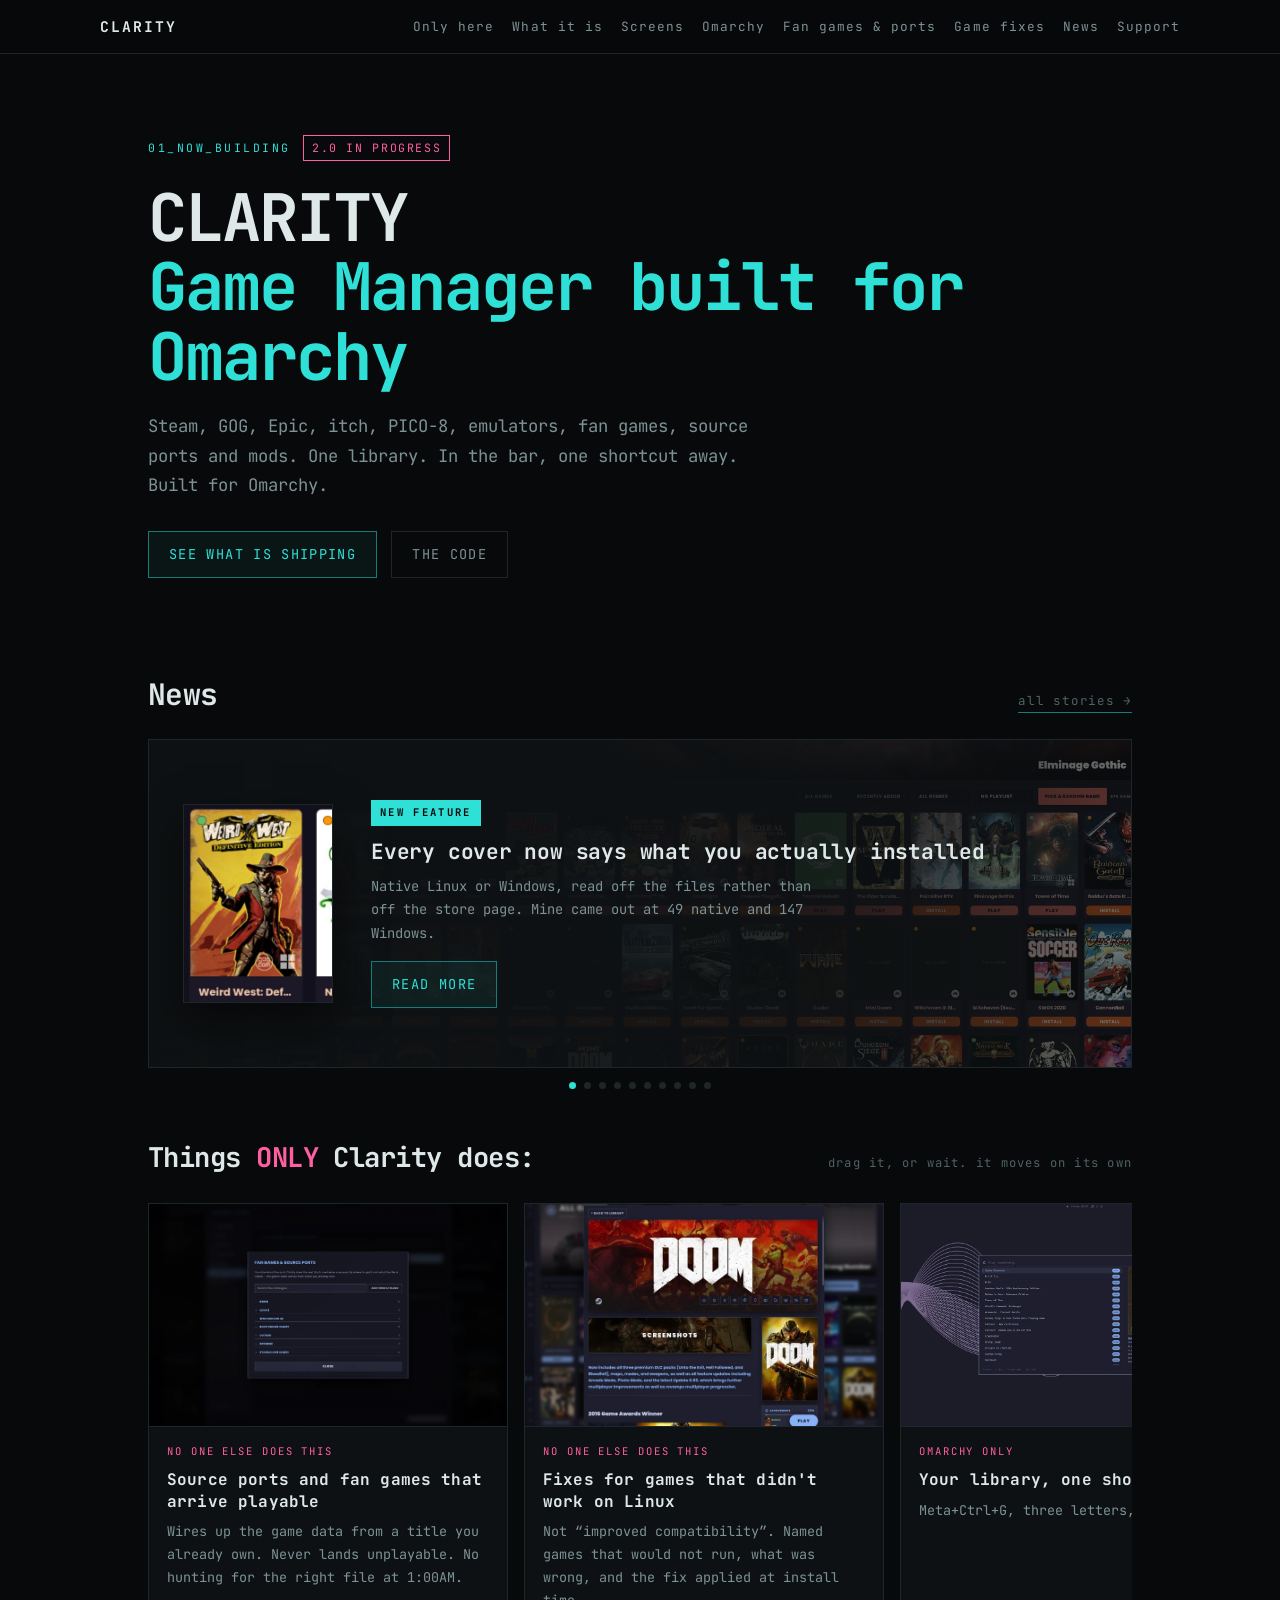
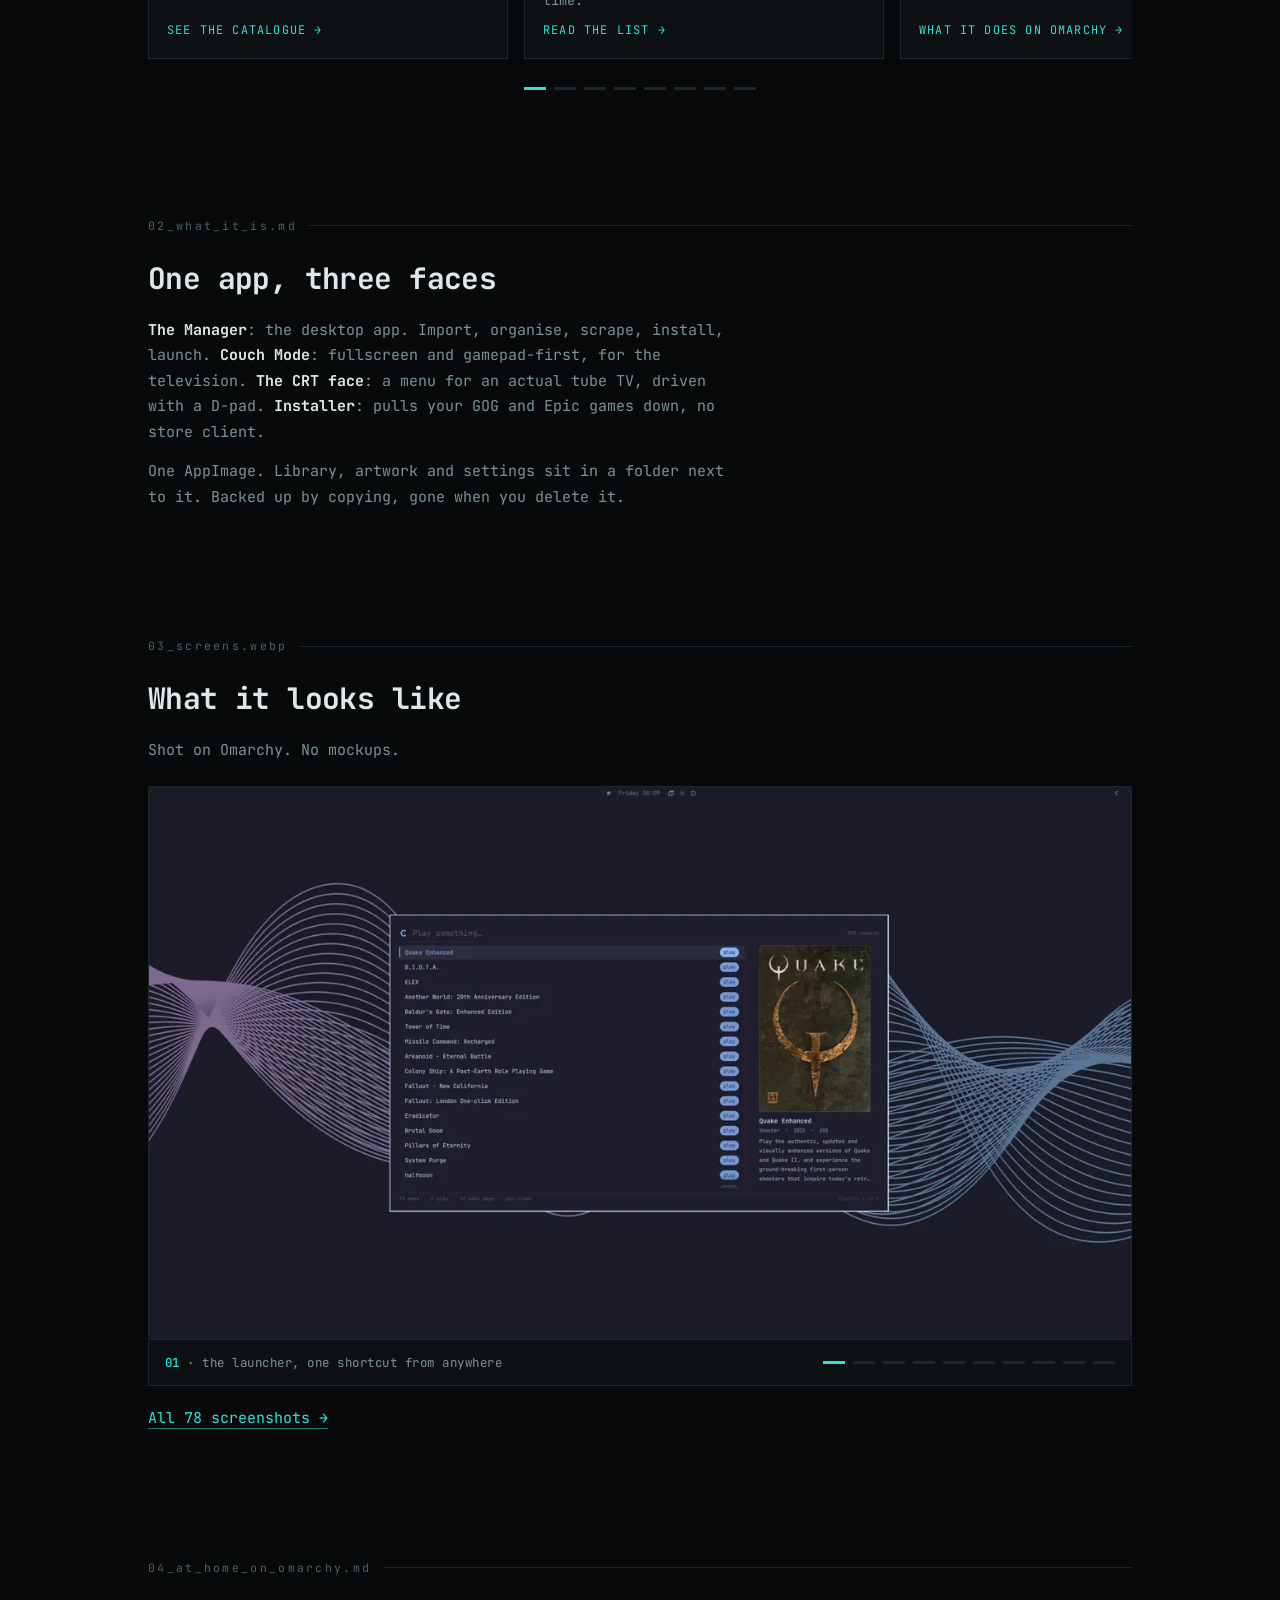
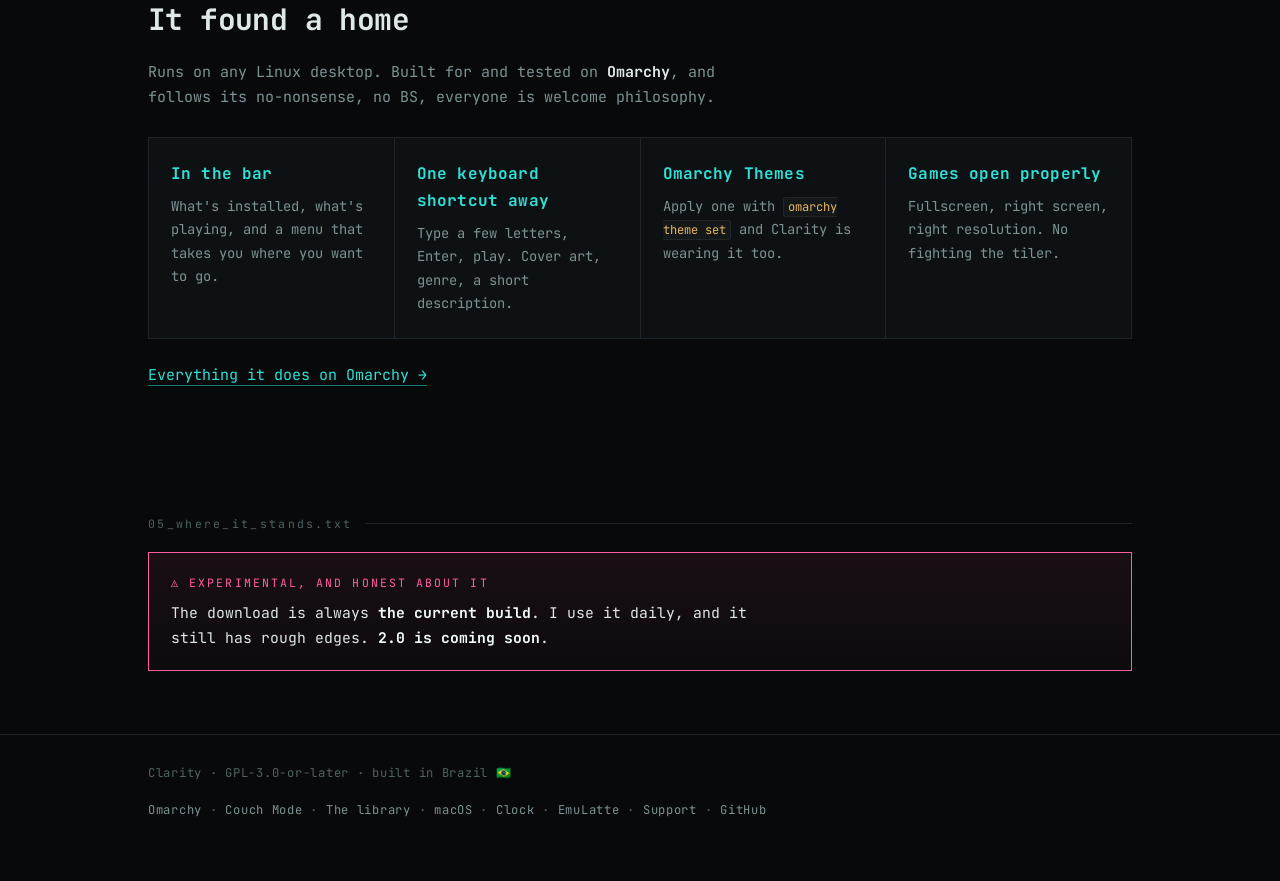
==== index.html @ 6cae0763 "News for 1.20.0: platform badge, DOOM CE, the colour bars Three posts and three rail slides. DOOM 64" ====
<!DOCTYPE html>
<html lang="en">
<head>
<meta charset="UTF-8">
<meta name="viewport" content="width=device-width, initial-scale=1.0">
<title>Clarity: every game you own, one app</title>
<meta name="description" content="Steam, GOG, Epic, itch, PICO-8, emulators, fan games, source ports and mods. One library. In the bar, one shortcut away. Built for Omarchy.">
<meta property="og:type" content="website">
<meta property="og:site_name" content="Clarity">
<meta property="og:title" content="Clarity: every game you own, one app">
<meta property="og:description" content="Every game you own, one app. Built for Omarchy. 2.0 in progress.">
<meta property="og:image" content="https://fromchaoscomesclarity.github.io/ClarityWebSite/assets/gallery/006_Omarchy_launcher_desktop.webp">
<meta property="og:url" content="https://fromchaoscomesclarity.github.io/ClarityWebSite/">
<link rel="icon" href="assets/favicon.svg" type="image/svg+xml">
<link rel="alternate icon" href="assets/favicon-32.png" sizes="32x32">
<link rel="apple-touch-icon" href="assets/apple-touch-icon.png">
<link rel="preconnect" href="https://fonts.googleapis.com">
<link rel="preconnect" href="https://fonts.gstatic.com" crossorigin>
<link href="https://fonts.googleapis.com/css2?family=JetBrains+Mono:wght@400;500;700&display=swap" rel="stylesheet">
<link rel="stylesheet" href="assets/site.css">
<style>
/* ── Hero ────────────────────────────────────────────────────────────────── */
.hero{padding:clamp(48px,9vh,110px) 0 clamp(20px,4vh,44px)}
.hero h1{margin:22px 0 0;font-size:clamp(2rem,6.2vw,4.1rem)}
.sub{max-width:62ch;color:var(--muted);margin-top:20px;font-size:clamp(.95rem,1.6vw,1.08rem)}
.cta{display:flex;gap:14px;margin-top:32px;flex-wrap:wrap}

/* ── “Things ONLY Clarity does”, the carousel ──────────────────────────────
   A horizontal track that scrolls itself. Each card is a headline and a picture;
   the detail lives on its own page, which is this site's standing rule. */
.only{padding:clamp(30px,5vh,58px) 0 clamp(40px,7vh,80px)}
.only-head{display:flex;align-items:baseline;justify-content:space-between;gap:18px;flex-wrap:wrap;margin-bottom:6px}
.only h2{margin:0;font-size:clamp(1.15rem,2.6vw,1.7rem)}
.only h2 .hot{color:var(--magenta)}
.only-hint{font-size:.76rem;letter-spacing:.1em;color:var(--dim)}
.rail{position:relative;margin-top:22px}
.track{
  display:flex;gap:16px;overflow-x:auto;scroll-behavior:smooth;
  scroll-snap-type:x mandatory;padding-bottom:14px;
  scrollbar-width:none;-ms-overflow-style:none;
}
.track::-webkit-scrollbar{display:none}
.card{
  flex:0 0 clamp(260px,30vw,360px);scroll-snap-align:start;
  border:1px solid var(--line);background:var(--surface);
  display:flex;flex-direction:column;border-bottom-width:1px;
}
.card:hover{border-color:var(--cyan-dim)}
.card .cap{aspect-ratio:16/10;overflow:hidden;background:#000;border-bottom:1px solid var(--line)}
.card .cap img{width:100%;height:100%;object-fit:cover;display:block;transition:transform .5s ease}
.card:hover .cap img{transform:scale(1.03)}
.card .txt{padding:16px 18px 18px;display:flex;flex-direction:column;gap:8px;flex:1}
.card .tagline{font-size:.66rem;letter-spacing:.18em;text-transform:uppercase;color:var(--magenta)}
.card .tagline.plain{color:var(--cyan)}
.card h3{margin:0;font-size:1rem;color:var(--ink);line-height:1.35;font-weight:700}
.card p{font-size:.84rem;color:var(--muted);margin:0;flex:1}
.card .more{font-size:.74rem;letter-spacing:.1em;color:var(--cyan);text-transform:uppercase}
a.card{border:1px solid var(--line)}
a.card:hover{border-color:var(--cyan-dim)}
.raildots{display:flex;gap:8px;margin-top:14px;justify-content:center;flex-wrap:wrap}
.rdot{width:22px;height:3px;background:var(--line);border:0;padding:0;cursor:pointer}
.rdot[aria-current="true"]{background:var(--cyan)}
.rdot:focus-visible{outline:2px solid var(--cyan);outline-offset:3px}

/* ── Slideshow ───────────────────────────────────────────────────────────── */
.shots{border:1px solid var(--line);background:var(--surface)}
.stage{position:relative;aspect-ratio:16/9;overflow:hidden;background:#000}
.stage img{position:absolute;inset:0;width:100%;height:100%;object-fit:cover;opacity:0;transition:opacity .6s ease}
.stage img.on{opacity:1}
.shotbar{display:flex;align-items:center;justify-content:space-between;gap:16px;padding:12px 16px;border-top:1px solid var(--line);flex-wrap:wrap}
.caption{font-size:.78rem;color:var(--muted);letter-spacing:.04em}
.caption b,.caption strong{color:var(--cyan);font-weight:500}
/* All ten captions live in the markup so copy-extract.py can reach them; only the
   current one shows. They used to sit in a JavaScript array, where the extractor
   could not see them, and they drifted out of step with the rest of the site. */
.caption .shotcap{display:none}
.caption .shotcap.on{display:inline}
.dots{display:flex;gap:8px;flex-wrap:wrap}
.dot{width:22px;height:3px;background:var(--line);border:0;padding:0;cursor:pointer}
.dot[aria-current="true"]{background:var(--cyan)}
.dot:focus-visible{outline:2px solid var(--cyan);outline-offset:3px}
</style>
</head>
<body>

<header class="top">
  <div class="wrap topin">
    <a class="brand" href="index.html">clarity</a>
    <nav class="links">
      <a href="#only">Only here</a>
      <a href="#what">What it is</a>
      <a href="#shots">Screens</a>
      <a href="#omarchy">Omarchy</a>
      <a href="ports.html">Fan games &amp; ports</a>
      <a href="fixes.html">Game fixes</a>
      <a href="news.html">News</a>
      <a href="support.html">Support</a>
    </nav>
  </div>
</header>

<div class="wrap">

  <div class="hero">
    <div class="eyebrow">
      <span>01_now_building</span>
      <span class="tag">2.0 in progress</span>
    </div>
    <h1>CLARITY<br><span class="em"> Game Manager built for Omarchy</span></h1>
    <p class="sub">Steam, GOG, Epic, itch, PICO-8, emulators, fan games, source ports and mods. One library. In the bar, one shortcut away. Built for Omarchy.</p>
    <div class="cta">
      <a class="btn" href="https://github.com/FromChaosComesClarity/Clarity/releases">See what is shipping</a>
      <a class="btn ghost" href="https://github.com/FromChaosComesClarity/Clarity">The code</a>
    </div>
  </div>

  <!-- ── News ──────────────────────────────────────────────────────────────
       One slide today. The rail is a carousel already: add another <article
       class="slide"> and it scrolls, newest first, with the dots appearing on
       their own. The backdrop is a real <img class="slide-shot">, not a CSS
       background, so its path resolves from this page like every other image
       here. -->
  <div class="news" id="news">
    <div class="news-head">
      <h2>News</h2>
      <a class="news-all" href="news.html">all stories &rarr;</a>
    </div>

    <div class="news-rail" id="newsrail">
      <div class="news-track">

        <article class="slide">
          <img class="slide-shot" src="assets/news/platform-badge-hero.webp" alt="" aria-hidden="true" loading="lazy" decoding="async">
          <div class="slide-art">
            <img src="assets/news/platform-badge-cover.webp" alt="A game cover carrying its platform mark" width="330" height="440" loading="lazy" decoding="async">
          </div>
          <div class="slide-body">
            <div class="slide-tag">New feature</div>
            <h3>Every cover now says what you actually installed</h3>
            <p>Native Linux or Windows, read off the files rather than off the store page. Mine came out at 49 native and 147 Windows.</p>
            <a class="btn" href="news.html#platform-badge">Read more</a>
          </div>
        </article>

        <article class="slide">
          <img class="slide-shot" src="assets/news/doom-ce-fixed-hero.webp" alt="" aria-hidden="true" loading="lazy" decoding="async">
          <div class="slide-art">
            <img src="assets/news/doom-ce-cover.webp" alt="DOOM CE cover art" width="330" height="440" loading="lazy" decoding="async">
          </div>
          <div class="slide-body">
            <div class="slide-tag">Fixed</div>
            <h3>DOOM CE was broken because I had filed it wrong</h3>
            <p>It is not a mod, it is a port with its own engine. That, and the wrong copy of doom2.wad. Doom 64 CE is in now too.</p>
            <a class="btn" href="news.html#doom64-ce">Read more</a>
          </div>
        </article>

        <article class="slide">
          <img class="slide-shot" src="assets/news/colourbars-hero.webp" alt="" aria-hidden="true" loading="lazy" decoding="async">
          <div class="slide-art">
            <img src="assets/news/colourbars-cover.webp" alt="A television test card where a game intro should be" width="330" height="440" loading="lazy" decoding="async">
          </div>
          <div class="slide-body">
            <div class="slide-tag">Fixed</div>
            <h3>The colour bars were my fault, not the games&rsquo;</h3>
            <p>A test card and static instead of the intro. Not the codec: Clarity was handing games a Proton build with no video libraries in it.</p>
            <a class="btn" href="news.html#colour-bars">Read more</a>
          </div>
        </article>

        <article class="slide">
          <img class="slide-shot" src="assets/news/roadrash-hero.webp" alt="" aria-hidden="true" loading="lazy" decoding="async">
          <div class="slide-art">
            <img src="assets/news/roadrash-cover.webp" alt="Road Rash cover art" width="330" height="440" loading="lazy" decoding="async">
          </div>
          <div class="slide-body">
            <div class="slide-tag">New recipe</div>
            <h3>Road Rash broke four times in a row, and each one hid the next</h3>
            <p>A missing file, a screen that would not go to 640x480, no CD-ROM drive, and a note the installer never wrote. Install it from your own disc and all four are dealt with when you press play.</p>
            <a class="btn" href="news.html#roadrash">Read more</a>
          </div>
        </article>

        <article class="slide">
          <img class="slide-shot" src="assets/news/doom-ce-hero.webp" alt="" aria-hidden="true" loading="lazy" decoding="async">
          <div class="slide-art">
            <img src="assets/news/doom-ce-cover.webp" alt="DOOM CE cover art" width="330" height="440" loading="lazy" decoding="async">
          </div>
          <div class="slide-body">
            <div class="slide-tag">New port</div>
            <h3>PSX Doom, the way it looked on the console</h3>
            <p>The coloured lighting, the darker palette and Aubrey Hodges&rsquo; soundtrack, rebuilt on modern GZDoom. It brings its own engine, and it wants doom2.wad, so you need a copy of Doom II.</p>
            <a class="btn" href="news.html#doom-ce">Read more</a>
          </div>
        </article>

        <article class="slide">
          <img class="slide-shot" src="assets/news/crt-face-hero.webp" alt="" aria-hidden="true" loading="lazy" decoding="async">
          <div class="slide-art">
            <img src="assets/news/crt-face-cover.webp" alt="Clarity&rsquo;s CRT face on a Philips CRT television" width="330" height="440" loading="lazy" decoding="async">
          </div>
          <div class="slide-body">
            <div class="slide-tag">New face</div>
            <h3>Clarity now runs on a television older than most of my games</h3>
            <p>Couch Mode is built around cover art, and a tube TV has nowhere to put any. So there is another face: a menu you drive with a D-pad, that installs, scrapes and plays without you leaving the sofa.</p>
            <a class="btn" href="news.html#crt-face">Read more</a>
          </div>
        </article>

        <article class="slide">
          <img class="slide-shot" src="assets/news/witcher1-hero.webp" alt="" aria-hidden="true" loading="lazy" decoding="async">
          <div class="slide-art">
            <img src="assets/news/witcher1-cover.webp" alt="The Witcher: Enhanced Edition cover art" width="330" height="440" loading="lazy" decoding="async">
          </div>
          <div class="slide-body">
            <div class="slide-tag">New recipe</div>
            <h3>The Witcher did nothing at all when I pressed play</h3>
            <p>No window, no error, not even a log. GOG&rsquo;s installer writes down where it put the game, and on Linux that step never happens, so the game decided it was not installed. Clarity writes it now.</p>
            <a class="btn" href="news.html#witcher1">Read more</a>
          </div>
        </article>

        <article class="slide">
          <img class="slide-shot" src="assets/news/doom-soundtracks-hero.webp" alt="" aria-hidden="true" loading="lazy" decoding="async">
          <div class="slide-art">
            <img src="assets/news/doom-soundtracks-cover.webp" alt="DOOM + DOOM II cover art" width="330" height="440" loading="lazy" decoding="async">
          </div>
          <div class="slide-body">
            <div class="slide-tag">New feature</div>
            <h3>Doom mods, with the soundtrack you already own</h3>
            <p>Brutal Doom on IDKFA, chosen when you press play. Nothing is downloaded: the music comes out of the DOOM + DOOM II re-release on your own disk, matched by what the songs are rather than what they are called.</p>
            <a class="btn" href="news.html#doom-soundtracks">Read more</a>
          </div>
        </article>

        <article class="slide">
          <img class="slide-shot" src="assets/news/arcanum-hero.webp" alt="" aria-hidden="true" loading="lazy" decoding="async">
          <div class="slide-art">
            <img src="assets/news/arcanum-cover.webp" alt="Arcanum: Of Steamworks and Magick Obscura cover art" width="330" height="440" loading="lazy" decoding="async">
          </div>
          <div class="slide-body">
            <div class="slide-tag">New recipe</div>
            <h3>Arcanum would not open at all, and the thing meant to fix it was why</h3>
            <p>GOG includes a helper file that keeps the game running on Windows. On Linux it is what stopped Arcanum from opening at all. Clarity now leaves it out for this one game, and it starts.</p>
            <a class="btn" href="news.html#arcanum">Read more</a>
          </div>
        </article>

        <article class="slide">
          <img class="slide-shot" src="assets/news/fallout-london-hero.webp" alt="" aria-hidden="true" loading="lazy" decoding="async">
          <div class="slide-art">
            <img src="assets/news/fallout-london-cover.webp" alt="Fallout: London cover art" width="330" height="440" loading="lazy" decoding="async">
          </div>
          <div class="slide-body">
            <div class="slide-tag">New recipe</div>
            <h3>GOG&rsquo;s Fallout: London 1-click install crash at launch has been fixed!</h3>
            <p>It installed perfectly and then played its music over a black screen. GOG&rsquo;s installer has finishing steps, and nothing on Linux performed them. Now done at launch, repairing the install you already have.</p>
            <a class="btn" href="news.html#fallout-london">Read more</a>
          </div>
        </article>

      </div>
    </div>

    <div class="news-dots" id="newsdots"></div>
  </div>


  <!-- ── Things ONLY Clarity does ─────────────────────────────────────────── -->
  <div class="only" id="only">
    <div class="only-head">
      <h2>Things <span class="hot">ONLY</span> Clarity does:</h2>
      <span class="only-hint">drag it, or wait. it moves on its own</span>
    </div>

    <div class="rail">
      <div class="track" id="track">

        <a class="card" href="ports.html">
          <div class="cap"><img src="assets/gallery/039_source_ports_catalogue.webp" alt="The source ports catalogue, grouped by the game it needs." loading="lazy" width="1600" height="1088"></div>
          <div class="txt">
            <div class="tagline">no one else does this</div>
            <h3>Source ports and fan games that arrive playable</h3>
            <p>Wires up the game data from a title you already own. Never lands unplayable. No hunting for the right file at 1:00AM.</p>
            <span class="more">See the catalogue →</span>
          </div>
        </a>

        <a class="card" href="fixes.html">
          <div class="cap"><img src="assets/gallery/009_gamepage_doom.webp" alt="A game page: key art, screenshots, description, and one play button." loading="lazy" width="1600" height="1088"></div>
          <div class="txt">
            <div class="tagline">no one else does this</div>
            <h3>Fixes for games that didn't work on Linux</h3>
            <p>Not “improved compatibility”. Named games that would not run, what was wrong, and the fix applied at install time.</p>
            <span class="more">Read the list →</span>
          </div>
        </a>

        <a class="card" href="omarchy.html">
          <div class="cap"><img src="assets/gallery/006_Omarchy_launcher_desktop.webp" alt="The launcher overlay open over the desktop, one keyboard shortcut away." loading="lazy" width="1600" height="671"></div>
          <div class="txt">
            <div class="tagline">omarchy only</div>
            <h3>Your library, one shortcut away</h3>
            <p>Meta+Ctrl+G, three letters, Enter, play.</p>
            <span class="more">What it does on Omarchy →</span>
          </div>
        </a>

        <a class="card" href="omarchy.html#theme">
          <div class="cap"><img src="assets/gallery/028_theme_picker_Omarchy.webp" alt="The theme picker, with Your Desktop at the top holding your Omarchy colours." loading="lazy" width="1600" height="1088"></div>
          <div class="txt">
            <div class="tagline">omarchy only</div>
            <h3>It wears the theme you already chose</h3>
            <p>Apply an Omarchy theme and Clarity wears it too. The same colours, not a lookalike.</p>
            <span class="more">How the bridge works →</span>
          </div>
        </a>

        <a class="card" href="couch.html">
          <div class="cap"><img src="assets/gallery/052_couch_gamepage_doom.webp" alt="Another one, because DOOM deserves the whole screen." loading="lazy" width="1600" height="901"></div>
          <div class="txt">
            <div class="tagline">no one else does this</div>
            <h3>The same library, on the big screen</h3>
            <p>For a television and a controller: artwork, trailers, a jukebox with a real spectrum. No keyboard.</p>
            <span class="more">Meet Couch Mode →</span>
          </div>
        </a>

        <a class="card" href="library.html">
          <div class="cap"><img src="assets/gallery/016_manuals_manager.webp" alt="The manuals a GOG game shipped with, ready to read or download." loading="lazy" width="1600" height="1088"></div>
          <div class="txt">
            <div class="tagline">no one else does this</div>
            <h3>Manuals, achievements and saves, in the app</h3>
            <p>GOG manuals in their own window. Achievements from two stores in one list. Saves backed up and restored on the page.</p>
            <span class="more">What a game page holds →</span>
          </div>
        </a>

        <a class="card" href="library.html#stores">
          <div class="cap"><img src="assets/gallery/008_library_all_games.webp" alt="The library grid: every game you own, with a button under each one." loading="lazy" width="1600" height="1088"></div>
          <div class="txt">
            <div class="tagline">no one else does this</div>
            <h3>Six kinds of game, one shelf</h3>
            <p>Steam, GOG, Epic, itch, Flatpak, PICO-8 carts and ROMs. Sorted, filtered and searched as one library, not six.</p>
            <span class="more">How importing works →</span>
          </div>
        </a>

        <a class="card" href="library.html#portable">
          <div class="cap"><img src="assets/gallery/011_achievements_doom.webp" alt="Achievements, read straight from the game." loading="lazy" width="1600" height="1088"></div>
          <div class="txt">
            <div class="tagline">no one else does this</div>
            <h3>Your library is a folder you can carry</h3>
            <p>Everything lives beside the AppImage. Copy the folder and your covers, playlists, saves and settings come too. No account, no cloud, nobody's server.</p>
            <span class="more">Where your data lives →</span>
          </div>
        </a>

      </div>
      <div class="raildots" id="raildots"></div>
    </div>
  </div>

  <section id="what">
    <div class="label">02_what_it_is.md</div>
    <h2>One app, three faces</h2>
    <p class="body"><strong>The Manager</strong>: the desktop app. Import, organise, scrape, install, launch. <strong>Couch Mode</strong>: fullscreen and gamepad-first, for the television. <strong>The CRT face</strong>: a menu for an actual tube TV, driven with a D-pad. <strong>Installer</strong>: pulls your GOG and Epic games down, no store client.</p>
    <p class="body">One AppImage. Library, artwork and settings sit in a folder next to it. Backed up by copying, gone when you delete it.</p>
  </section>

  <section id="shots">
    <div class="label">03_screens.webp</div>
    <h2>What it looks like</h2>
    <p class="body" style="margin-bottom:22px">Shot on Omarchy. No mockups.</p>

    <div class="shots">
      <div class="stage" id="stage">
        <img class="on" src="assets/gallery/006_Omarchy_launcher_desktop.webp" alt="The launcher overlay open over the desktop, one keyboard shortcut away." width="1600" height="671">
        <img src="assets/gallery/008_library_all_games.webp" alt="The library grid: every game you own, with a button under each one." width="1600" height="1088">
        <img src="assets/gallery/009_gamepage_doom.webp" alt="A game page: key art, screenshots, description, and one play button." width="1600" height="1088">
        <img src="assets/gallery/039_source_ports_catalogue.webp" alt="The source ports catalogue, grouped by the game it needs." width="1600" height="1088">
        <img src="assets/gallery/028_theme_picker_Omarchy.webp" alt="The theme picker, with Your Desktop at the top holding your Omarchy colours." width="1600" height="1088">
        <img src="assets/gallery/011_achievements_doom.webp" alt="Achievements, read straight from the game." width="1600" height="1088">
        <img src="assets/gallery/016_manuals_manager.webp" alt="The manuals a GOG game shipped with, ready to read or download." width="1600" height="1088">
        <img src="assets/gallery/045_couch_home.webp" alt="The Couch home screen: your numbers, today&#x27;s pick, and what you just imported." width="1600" height="669">
        <img src="assets/gallery/052_couch_gamepage_doom.webp" alt="Another one, because DOOM deserves the whole screen." width="1600" height="901">
        <img src="assets/gallery/059_couch_categories_gog_zoom.webp" alt="Browsing by store, in a card flow you steer with a stick." width="1600" height="882">
      </div>
      <div class="shotbar">
        <div class="caption" id="caption">
          <span class="shotcap on"><strong>01</strong> · the launcher, one shortcut from anywhere</span>
          <span class="shotcap"><strong>02</strong> · the library on the desktop</span>
          <span class="shotcap"><strong>03</strong> · a game page, everything in one place</span>
          <span class="shotcap"><strong>04</strong> · source ports and fan games, from your own file</span>
          <span class="shotcap"><strong>05</strong> · the theme picker, wearing your desktop’s colours</span>
          <span class="shotcap"><strong>06</strong> · achievements from two stores in one list</span>
          <span class="shotcap"><strong>07</strong> · your GOG game's manuals</span>
          <span class="shotcap"><strong>08</strong> · Couch Mode’s home screen</span>
          <span class="shotcap"><strong>09</strong> · a game page for a television</span>
          <span class="shotcap"><strong>10</strong> · browsing covers in Couch Mode</span>
        </div>
        <div class="dots" id="dots"></div>
      </div>
    </div>
    <p class="body" style="margin-top:20px"><a href="gallery.html">All 78 screenshots →</a></p>
  </section>

  <section id="omarchy">
    <div class="label">04_at_home_on_omarchy.md</div>
    <h2>It found a home</h2>
    <p class="body">Runs on any Linux desktop. Built for and tested on <strong>Omarchy</strong>, and follows its no-nonsense, no BS, everyone is welcome philosophy.</p>

    <div class="grid" style="margin-top:26px">
      <div class="cell">
        <h3>In the bar</h3>
        <p>What's installed, what's playing, and a menu that takes you where you want to go.</p>
      </div>
      <div class="cell">
        <h3>One keyboard shortcut away</h3>
        <p>Type a few letters, Enter, play. Cover art, genre, a short description.</p>
      </div>
      <div class="cell">
        <h3>Omarchy Themes</h3>
        <p>Apply one with <code>omarchy theme set</code> and Clarity is wearing it too.</p>
      </div>
      <div class="cell">
        <h3>Games open properly</h3>
        <p>Fullscreen, right screen, right resolution. No fighting the tiler.</p>
      </div>
    </div>

    <p class="body" style="margin-top:24px"><a href="omarchy.html">Everything it does on Omarchy →</a></p>
  </section>

  <section>
    <div class="label">05_where_it_stands.txt</div>
    <div class="note">
      <div class="h">⚠ Experimental, and honest about it</div>
      <p>The download is always <strong>the current build</strong>. I use it daily, and it still has rough edges. <strong>2.0 is coming soon</strong>.</p>
    </div>
  </section>

</div>

<footer>
  <div class="wrap fin">
    <span>Clarity · GPL-3.0-or-later · built in Brazil 🇧🇷</span>
    <span>
      <a href="omarchy.html">Omarchy</a> ·
      <a href="couch.html">Couch Mode</a> ·
      <a href="library.html">The library</a> ·
      <a href="macos.html">macOS</a> ·
      <a href="clock.html">Clock</a> ·
      <a href="emulatte.html">EmuLatte</a> ·
      <a href="support.html">Support</a> ·
      <a href="https://github.com/FromChaosComesClarity/Clarity">GitHub</a>
    </span>
  </div>
</footer>

<script>
/* ── The slideshow ──────────────────────────────────────────────────────── */
(function () {
  var stage = document.getElementById('stage');
  var slides = stage ? Array.prototype.slice.call(stage.querySelectorAll('img')) : [];
  if (slides.length < 2) return;
  var dotsWrap = document.getElementById('dots');
  var caps = Array.prototype.slice.call(document.querySelectorAll('#caption .shotcap'));
  var index = 0, timer = 0;
  var reduced = window.matchMedia && window.matchMedia('(prefers-reduced-motion: reduce)').matches;

  function show(next) {
    index = (next + slides.length) % slides.length;
    slides.forEach(function (img, i) { img.classList.toggle('on', i === index); });
    Array.prototype.forEach.call(dotsWrap.children, function (d, i) {
      d.setAttribute('aria-current', i === index ? 'true' : 'false');
    });
    caps.forEach(function (c, i) { c.classList.toggle('on', i === index); });
  }
  function start() { if (!reduced) { stop(); timer = setInterval(function () { show(index + 1); }, 5200); } }
  function stop() { if (timer) { clearInterval(timer); timer = 0; } }

  slides.forEach(function (_, i) {
    var b = document.createElement('button');
    b.className = 'dot'; b.type = 'button';
    b.setAttribute('aria-label', 'Screenshot ' + (i + 1));
    b.addEventListener('click', function () { show(i); start(); });
    dotsWrap.appendChild(b);
  });
  stage.addEventListener('mouseenter', stop);
  stage.addEventListener('mouseleave', start);
  dotsWrap.addEventListener('focusin', stop);
  dotsWrap.addEventListener('focusout', start);
  show(0); start();
})();

/* ── The “only Clarity” carousel ─────────────────────────────────────────────
   Scrolls itself along a real scroll container, so a drag, a trackpad swipe and
   a keyboard tab all still work. Stops the moment anyone touches it. */
(function () {
  var track = document.getElementById('track');
  if (!track) return;
  var cards = Array.prototype.slice.call(track.querySelectorAll('.card'));
  if (cards.length < 2) return;
  var dots = document.getElementById('raildots');
  var timer = 0, i = 0, human = false;
  var reduced = window.matchMedia && window.matchMedia('(prefers-reduced-motion: reduce)').matches;

  function step(n) {
    i = (n + cards.length) % cards.length;
    track.scrollTo({ left: cards[i].offsetLeft - track.offsetLeft, behavior: 'smooth' });
    paint();
  }
  function paint() {
    Array.prototype.forEach.call(dots.children, function (d, n) {
      d.setAttribute('aria-current', n === i ? 'true' : 'false');
    });
  }
  function start() { if (!reduced && !human) { stop(); timer = setInterval(function () { step(i + 1); }, 4200); } }
  function stop() { if (timer) { clearInterval(timer); timer = 0; } }
  /* Once someone scrolls it themselves, it is theirs. It does not wrestle back. */
  function surrender() { human = true; stop(); }

  cards.forEach(function (_, n) {
    var b = document.createElement('button');
    b.className = 'rdot'; b.type = 'button';
    b.setAttribute('aria-label', 'Feature ' + (n + 1));
    b.addEventListener('click', function () { surrender(); i = n; step(n); });
    dots.appendChild(b);
  });

  track.addEventListener('pointerdown', surrender);
  track.addEventListener('wheel', surrender, { passive: true });
  track.addEventListener('mouseenter', stop);
  track.addEventListener('mouseleave', start);
  track.addEventListener('focusin', surrender);

  /* Keep the dots honest when the user scrolls by hand. */
  var settle = 0;
  track.addEventListener('scroll', function () {
    clearTimeout(settle);
    settle = setTimeout(function () {
      var nearest = 0, best = Infinity;
      cards.forEach(function (c, n) {
        var d = Math.abs(c.offsetLeft - track.offsetLeft - track.scrollLeft);
        if (d < best) { best = d; nearest = n; }
      });
      i = nearest; paint();
    }, 120);
  }, { passive: true });

  paint(); start();
})();

/* ── The news rail ───────────────────────────────────────────────
   Same idea as the carousel above, on the stories. Slower, because these are
   sentences rather than captions, and it stops for good once someone scrolls it
   themselves. One story and nothing happens at all. */
(function () {
  var rail = document.getElementById('newsrail');
  if (!rail) return;
  var slides = Array.prototype.slice.call(rail.querySelectorAll('.slide'));
  if (slides.length < 2) return;
  var dots = document.getElementById('newsdots');
  var timer = 0, i = 0, human = false;
  var reduced = window.matchMedia && window.matchMedia('(prefers-reduced-motion: reduce)').matches;

  function step(n) {
    i = (n + slides.length) % slides.length;
    rail.scrollTo({ left: slides[i].offsetLeft - rail.offsetLeft, behavior: 'smooth' });
    paint();
  }
  function paint() {
    Array.prototype.forEach.call(dots.children, function (d, n) {
      d.setAttribute('aria-current', n === i ? 'true' : 'false');
    });
  }
  function start() { if (!reduced && !human) { stop(); timer = setInterval(function () { step(i + 1); }, 7000); } }
  function stop() { if (timer) { clearInterval(timer); timer = 0; } }
  function surrender() { human = true; stop(); }

  slides.forEach(function (_, n) {
    var b = document.createElement('button');
    b.className = 'news-dot'; b.type = 'button';
    b.setAttribute('aria-label', 'Story ' + (n + 1));
    b.addEventListener('click', function () { surrender(); step(n); });
    dots.appendChild(b);
  });

  rail.addEventListener('pointerdown', surrender);
  rail.addEventListener('wheel', surrender, { passive: true });
  rail.addEventListener('mouseenter', stop);
  rail.addEventListener('mouseleave', start);
  /* Tabbing to a Read more button inside a story should not let the rail slide out from under it. */
  rail.addEventListener('focusin', surrender);

  var settle = 0;
  rail.addEventListener('scroll', function () {
    clearTimeout(settle);
    settle = setTimeout(function () {
      var nearest = 0, best = Infinity;
      slides.forEach(function (sl, n) {
        var d = Math.abs(sl.offsetLeft - rail.offsetLeft - rail.scrollLeft);
        if (d < best) { best = d; nearest = n; }
      });
      i = nearest; paint();
    }, 120);
  }, { passive: true });

  paint(); start();
})();
</script>
</body>
</html>
---- assets/site.css ----
/* ── Clarity, the shared identity ───────────────────────────────────
   After cliamp.stream, chosen for this phase: near-black ground, one cyan accent
   with magenta as the second voice, monospace throughout, box-drawing rules
   rather than cards, numbered file-name section labels, flat surfaces.

   ⚠️ Every page links this file. The warm amber theme (amber / chalk / Caveat)
   that each page used to carry inline is retired; anything still declaring it is
   a page that has not been converted yet. */

:root{
  --ground:#08090a;
  --surface:#0e1113;
  --raised:#141819;
  --line:#1e2629;
  --ink:#dfe8e8;
  --muted:#7d9295;
  --dim:#4f6265;
  --cyan:#2fe0d6;
  --cyan-dim:#177c77;
  --magenta:#ff5fa2;
  --amber:#e8b765;
  --mono:"JetBrains Mono",ui-monospace,"SF Mono",Menlo,Consolas,monospace;
}

*{box-sizing:border-box;margin:0;padding:0}
html{scroll-behavior:smooth}
body{
  background:var(--ground);color:var(--ink);
  font-family:var(--mono);font-size:15px;line-height:1.7;
  -webkit-font-smoothing:antialiased;overflow-x:hidden;
}
a{color:var(--cyan);text-decoration:none;border-bottom:1px solid var(--cyan-dim)}
a:hover{border-bottom-color:var(--cyan)}
a:focus-visible{outline:2px solid var(--cyan);outline-offset:3px}
code{font-family:var(--mono);background:var(--raised);border:1px solid var(--line);border-radius:3px;padding:.08em .36em;color:var(--amber);font-size:.88em}
strong,b{color:#f2fbfa;font-weight:700}
em,i{color:var(--ink)}
img{max-width:100%;height:auto}

.wrap{max-width:1080px;margin:0 auto;padding:0 clamp(18px,4vw,48px)}
.narrow{max-width:780px}

/* ── Top bar ─────────────────────────────────────────────────────────────── */
header.top{position:sticky;top:0;z-index:20;background:rgba(8,9,10,.86);backdrop-filter:blur(8px);border-bottom:1px solid var(--line)}
.topin{display:flex;align-items:center;justify-content:space-between;gap:16px;padding:14px 0;flex-wrap:wrap}
.brand{font-weight:700;letter-spacing:.14em;font-size:.92rem;text-transform:uppercase;color:var(--ink);border:0}
.brand:hover{color:var(--cyan)}
.brand .dot{color:var(--cyan)}
nav.links{display:flex;gap:18px;font-size:.8rem;letter-spacing:.08em;flex-wrap:wrap}
nav.links a{border:0;color:var(--muted)}
nav.links a:hover{color:var(--cyan)}

/* ── Page furniture ──────────────────────────────────────────────────────── */
section{padding:clamp(40px,7vh,90px) 0}
.label{font-size:.72rem;letter-spacing:.2em;color:var(--dim);display:flex;align-items:center;gap:12px;margin-bottom:18px}
.label::after{content:"";flex:1;height:1px;background:var(--line)}
h1{font-size:clamp(1.9rem,5.4vw,3.4rem);line-height:1.06;font-weight:700;letter-spacing:-.03em;text-wrap:balance}
h1 .em{color:var(--cyan)}
h2{font-size:clamp(1.25rem,2.8vw,1.85rem);font-weight:700;letter-spacing:-.02em;margin-bottom:14px;text-wrap:balance}
h3{font-size:1rem;font-weight:700;color:var(--cyan);margin:26px 0 8px;letter-spacing:.01em}
p.body,p.lead{max-width:66ch;color:var(--muted)}
p.body+p.body{margin-top:14px}
p.body strong,p.lead strong{color:var(--ink);font-weight:700}
.eyebrow{font-size:.72rem;letter-spacing:.22em;text-transform:uppercase;color:var(--cyan);display:flex;align-items:center;gap:12px;flex-wrap:wrap}
.eyebrow .tag{border:1px solid var(--magenta);color:var(--magenta);padding:2px 8px;letter-spacing:.14em}
.back{display:inline-block;font-size:.78rem;letter-spacing:.1em;color:var(--muted);border:0;margin:26px 0 0}
.back:hover{color:var(--cyan)}
.rule{height:1px;background:var(--line);border:0;margin:26px 0}

ul.list{list-style:none;display:grid;gap:10px;margin:16px 0 0;max-width:66ch}
ul.list li{position:relative;padding-left:1.5rem;color:var(--muted)}
ul.list li::before{content:"▸";position:absolute;left:0;color:var(--cyan)}
ul.list li strong{color:var(--ink)}

.btn{display:inline-block;border:1px solid var(--cyan-dim);color:var(--cyan);background:rgba(47,224,214,.06);padding:11px 20px;font-family:var(--mono);font-size:.85rem;letter-spacing:.1em;text-transform:uppercase}
.btn:hover{background:rgba(47,224,214,.14);border-color:var(--cyan)}
.btn.ghost{border-color:var(--line);color:var(--muted);background:transparent}
.btn.ghost:hover{color:var(--ink);border-color:var(--muted)}

/* Panels: a flat bordered block, the page's only container shape. */
.panel{border:1px solid var(--line);background:var(--surface);padding:22px}
.grid{display:grid;grid-template-columns:repeat(auto-fit,minmax(240px,1fr));gap:1px;background:var(--line);border:1px solid var(--line)}
.grid > .cell{background:var(--surface);padding:22px}
.grid > .cell h3{margin-top:0}
.grid > .cell p{font-size:.86rem;color:var(--muted)}

.note{border:1px solid var(--magenta);background:linear-gradient(180deg,rgba(255,95,162,.07),rgba(255,95,162,.02));padding:20px 22px}
.note .h{font-size:.72rem;letter-spacing:.18em;text-transform:uppercase;color:var(--magenta);margin-bottom:8px}
.note p{color:var(--ink);max-width:68ch;font-size:.92rem}
.note p + p{margin-top:12px}

footer{border-top:1px solid var(--line);padding:28px 0 60px;color:var(--dim);font-size:.76rem;letter-spacing:.06em}
footer .fin{display:flex;justify-content:space-between;gap:16px;flex-wrap:wrap}
footer a{color:var(--muted);border:0}
footer a:hover{color:var(--cyan)}

/* ── Small screens ───────────────────────────────────────────────────────────
   header.top is sticky, so whatever it costs it costs for the whole scroll. Measured
   at 320px the seven links wrapped to three rows and the bar stood 171px tall, a fifth
   of the screen, permanently. Tightening the gap and the type pulls it back to two rows. */
@media (max-width:560px){
  .topin{padding:10px 0;gap:10px}
  nav.links{gap:8px 12px;font-size:.72rem}
  /* The section labels are single unbreakable snake_case tokens, and .2em of letter-spacing
     on a 35-character one (04_what_it_deliberately_will_not_do) is wider than a 320px screen.
     Tighten the tracking and let it break rather than push the page out. */
  .label{letter-spacing:.12em;overflow-wrap:anywhere}
}

@media (prefers-reduced-motion:reduce){
  *{transition:none!important;animation:none!important}
  html{scroll-behavior:auto}
}

/* ── News ──────────────────────────────────────────────────────────────────
   A banner strip on the home page and the story list on news.html.

   The rail is built as a carousel from the start even though there is one
   story in it: slides are flex children with scroll-snap, so a second one
   needs markup and nothing else. The dots hide themselves at one slide. */
.news{margin:56px 0 0}
.news-head{display:flex;align-items:baseline;justify-content:space-between;gap:18px;margin-bottom:18px;flex-wrap:wrap}
.news-head h2{margin:0}
.news-all{font-size:.78rem;letter-spacing:.14em;color:var(--dim);text-decoration:none;white-space:nowrap;transition:color .18s}
.news-all:hover{color:var(--cyan)}

.news-rail{overflow-x:auto;scroll-snap-type:x mandatory;scrollbar-width:none;border:1px solid var(--line)}
.news-rail::-webkit-scrollbar{display:none}
.news-track{display:flex}

.slide{position:relative;flex:0 0 100%;scroll-snap-align:start;display:flex;gap:clamp(18px,3vw,38px);
  align-items:center;padding:clamp(20px,3vw,34px);background:var(--surface);overflow:hidden;isolation:isolate}
/* The art sits BEHIND the copy rather than beside it: Fallout London is warm
   orange and this site is near-black and cyan, so the screenshot is dimmed and
   allowed to glow through the scrim instead of competing with the chrome. The
   scrim is opaque where the type sits and clears toward the right edge. */
.slide-shot{position:absolute;inset:0;z-index:-2;width:100%;height:100%;
  object-fit:cover;object-position:center 38%;opacity:.62;filter:saturate(.82)}
.slide::after{content:"";position:absolute;inset:0;z-index:-1;
  background:linear-gradient(100deg,var(--surface) 0%,rgba(14,17,19,.95) 42%,
    rgba(14,17,19,.82) 68%,rgba(14,17,19,.28) 100%)}

.slide-art{flex:0 0 auto;width:clamp(96px,13vw,150px)}
.slide-art img{display:block;width:100%;height:auto;border:1px solid var(--line);
  box-shadow:0 18px 40px rgba(0,0,0,.6)}
.slide-body{min-width:0}
.slide-tag{display:inline-block;font-size:.66rem;letter-spacing:.22em;text-transform:uppercase;
  color:var(--ground);background:var(--cyan);padding:4px 9px;margin-bottom:12px;font-weight:700}
.slide-body h3{margin:0 0 10px;color:var(--ink);font-size:clamp(1rem,2.1vw,1.32rem);line-height:1.28;letter-spacing:-.01em}
.slide-body p{margin:0 0 16px;color:var(--muted);font-size:.86rem;max-width:56ch}

.news-dots{display:flex;gap:8px;justify-content:center;margin-top:14px}
.news-dots:has(> :only-child){display:none}
.news-dot{width:7px;height:7px;border-radius:50%;background:var(--line);border:0;padding:0;cursor:pointer;transition:background .2s}
.news-dot[aria-current="true"]{background:var(--cyan)}

/* Stacked, the copy no longer sits to the left of the art, so the scrim turns
   vertical: the top stays open for the picture and it closes under the type. */
@media (max-width:620px){
  .slide{flex-direction:column;align-items:flex-start}
  .slide-art{width:118px}
  .slide-shot{opacity:.5;object-position:center 30%}
  .slide::after{background:linear-gradient(180deg,rgba(14,17,19,.30) 0%,
    rgba(14,17,19,.86) 34%,var(--surface) 52%)}
}

/* ── The "new" flag on a game fix ──────────────────────────────────────── */
.badge-new{display:inline-block;vertical-align:middle;margin-left:10px;font-size:.6rem;letter-spacing:.18em;
  text-transform:uppercase;font-weight:700;color:var(--ground);background:var(--cyan);padding:3px 7px;
  position:relative;top:-2px}

/* ── news.html ─────────────────────────────────────────────────────────── */
.post{border:1px solid var(--line);background:var(--surface);padding:clamp(20px,3vw,30px);margin-top:18px}
.post + .post{margin-top:16px}
.post-date{font-size:.7rem;letter-spacing:.2em;color:var(--dim);text-transform:uppercase}
.post h2{margin:10px 0 4px;font-size:clamp(1.1rem,2.4vw,1.5rem)}
.post .kicker{color:var(--magenta);font-size:.84rem;margin-bottom:14px}
.post p.body{font-size:.9rem}
.post p.body + p.body{margin-top:12px}
.post-figure{margin:0 0 18px;border:1px solid var(--line);overflow:hidden}
.post-figure img{display:block;width:100%;height:auto}
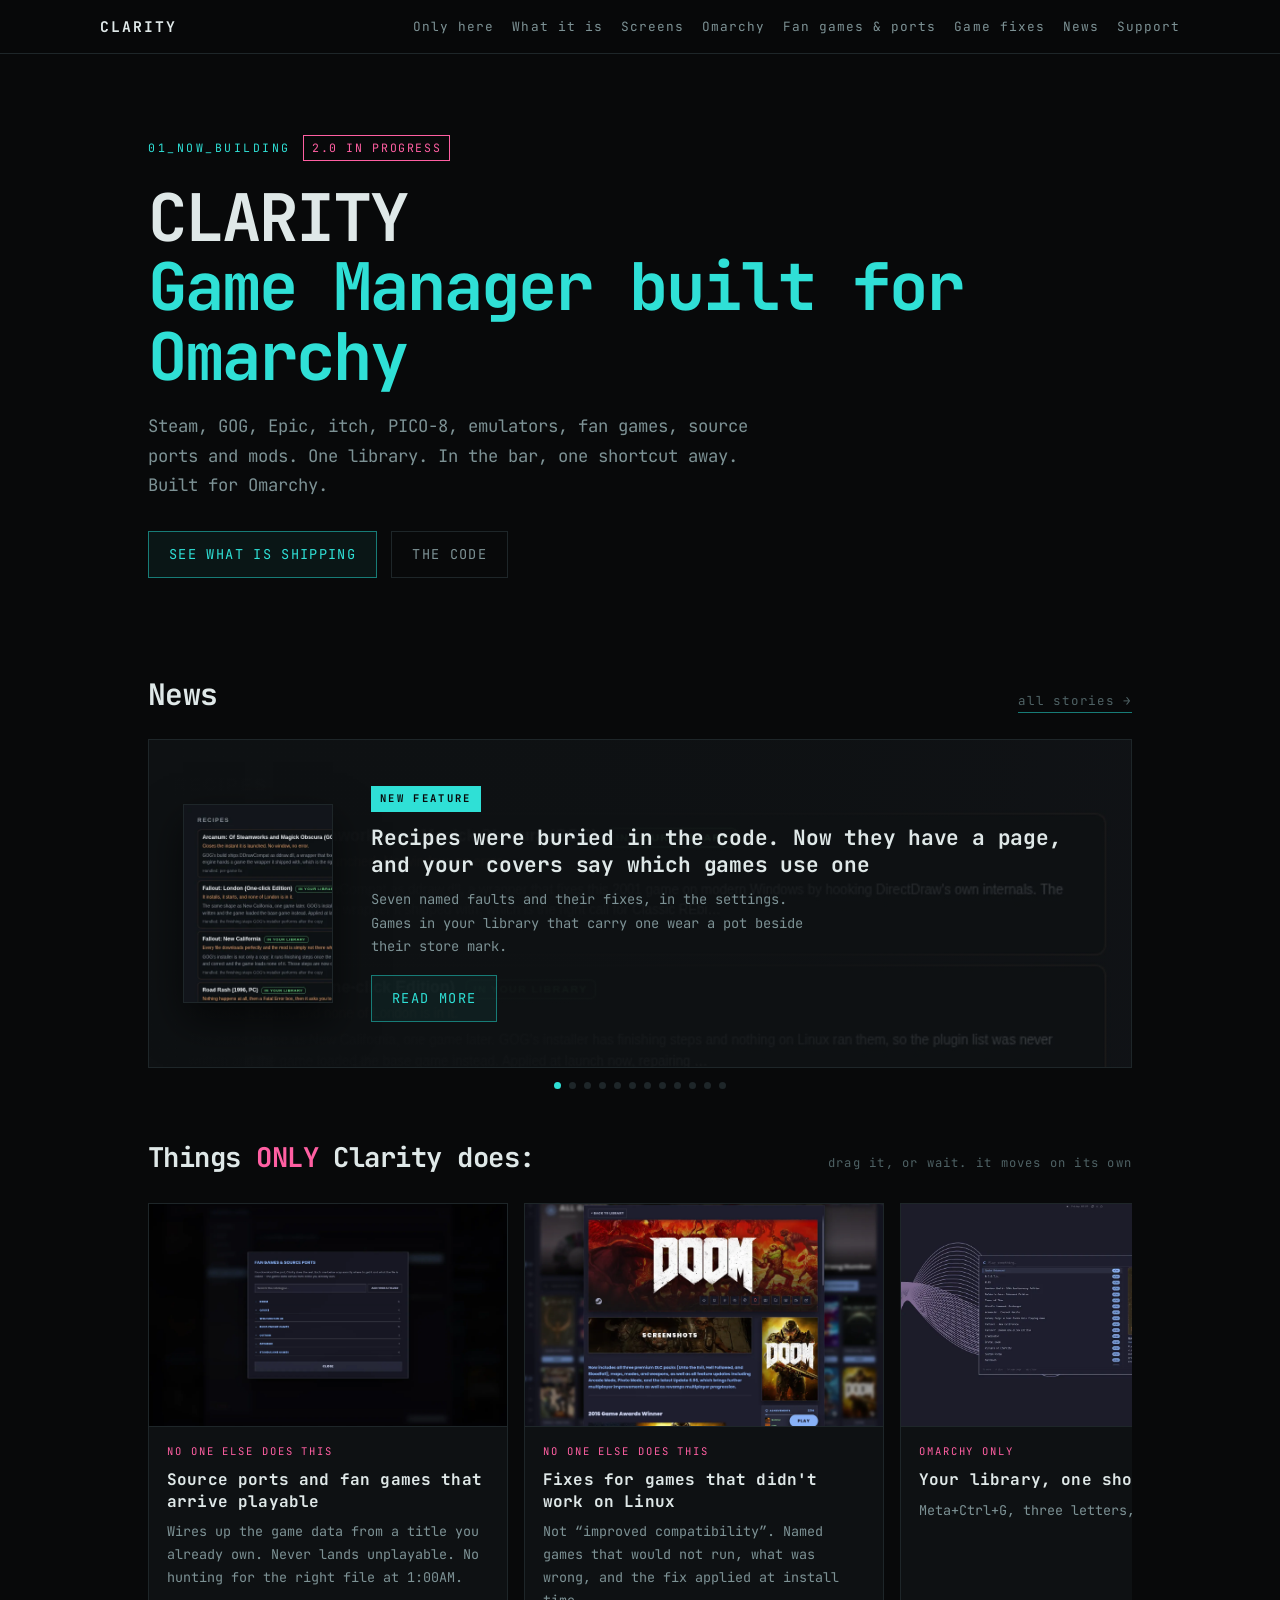
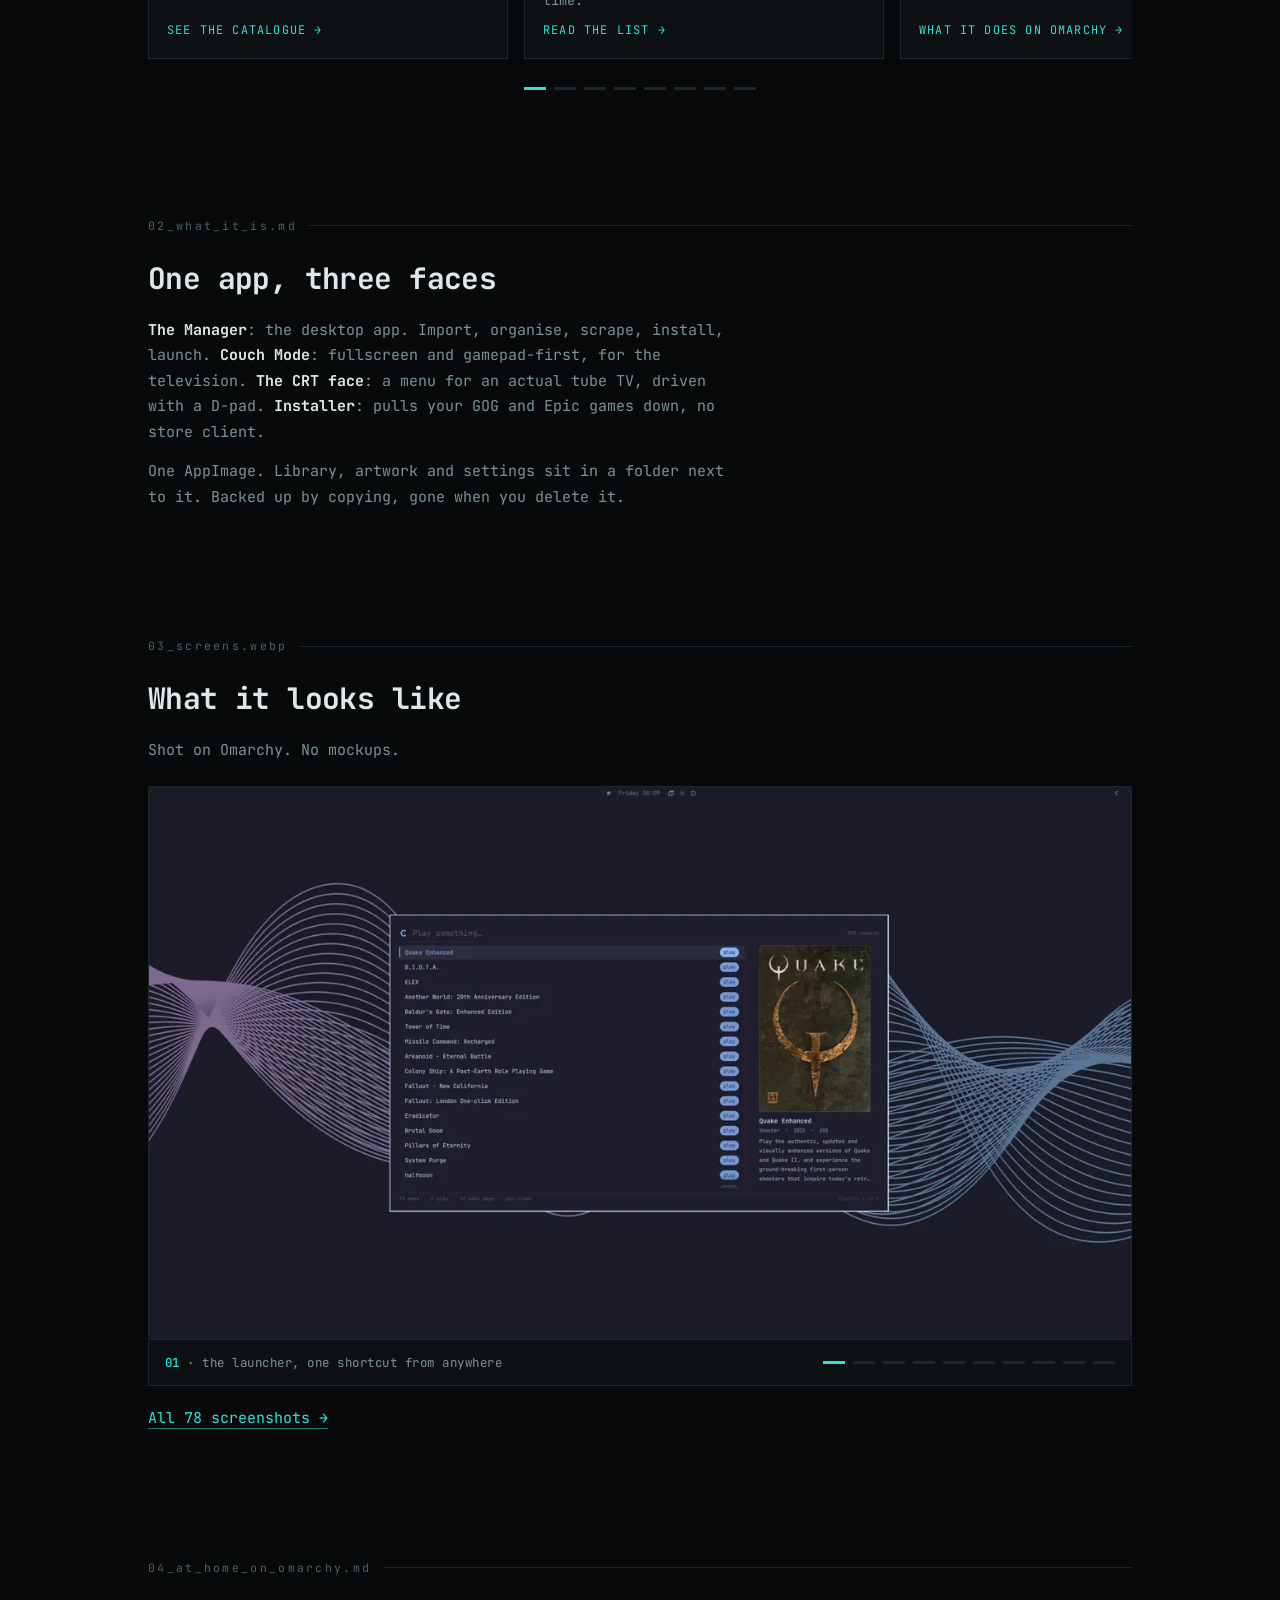
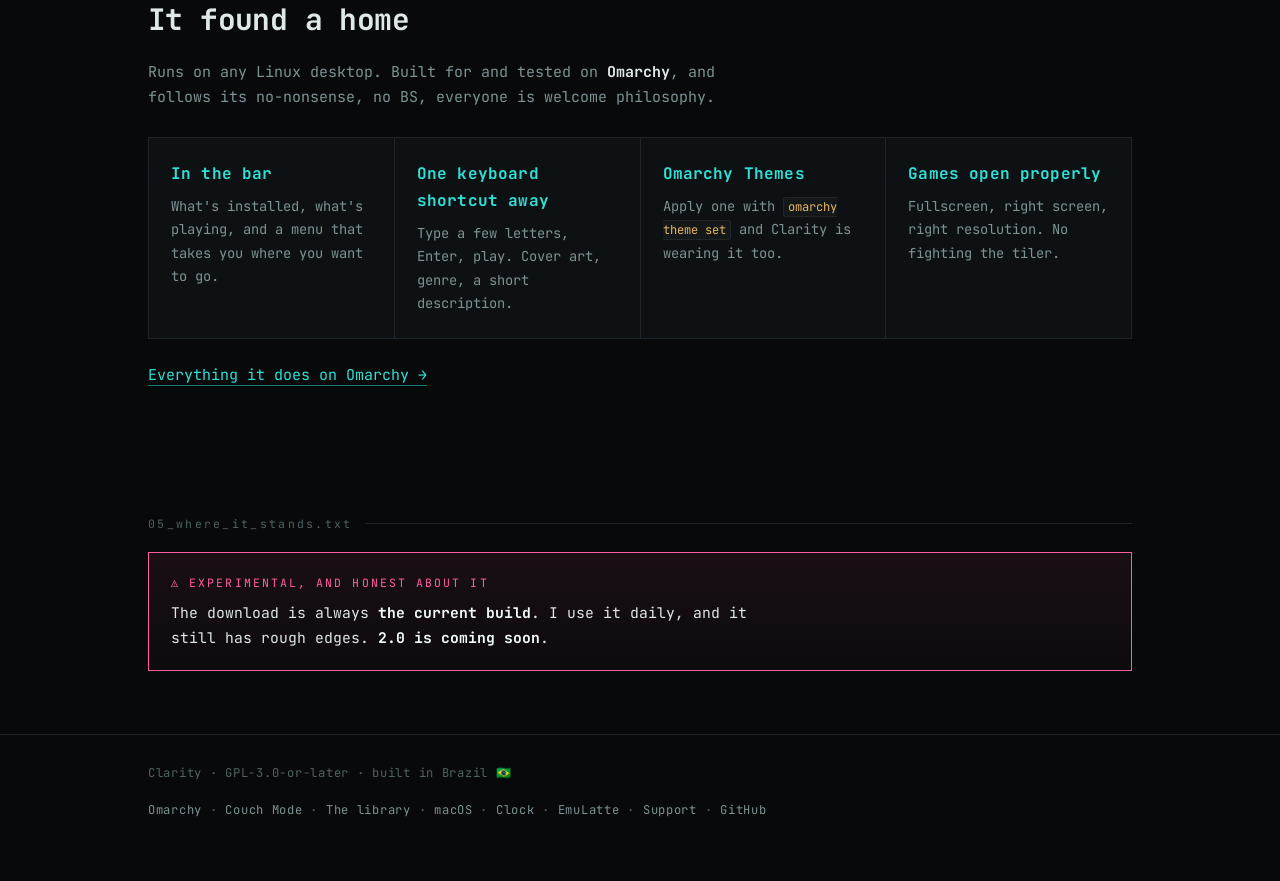
==== commit 3e36d46e: "News for 1.21.0, and headlines that say what changed Two posts: the Recipes pane and badge, and the " ====
--- a/index.html
+++ b/index.html
@@ -130,6 +130,32 @@
       <div class="news-track">
 
         <article class="slide">
+          <img class="slide-shot" src="assets/news/recipes-hero.webp" alt="" aria-hidden="true" loading="lazy" decoding="async">
+          <div class="slide-art">
+            <img src="assets/news/recipes-cover.webp" alt="The Recipes pane" width="330" height="440" loading="lazy" decoding="async">
+          </div>
+          <div class="slide-body">
+            <div class="slide-tag">New feature</div>
+            <h3>Recipes were buried in the code. Now they have a page, and your covers say which games use one</h3>
+            <p>Seven named faults and their fixes, in the settings. Games in your library that carry one wear a pot beside their store mark.</p>
+            <a class="btn" href="news.html#recipes-pane">Read more</a>
+          </div>
+        </article>
+
+        <article class="slide">
+          <img class="slide-shot" src="assets/news/doom64-ce-hero.webp" alt="" aria-hidden="true" loading="lazy" decoding="async">
+          <div class="slide-art">
+            <img src="assets/news/doom64-ce-cover.webp" alt="Doom 64 CE running" width="330" height="440" loading="lazy" decoding="async">
+          </div>
+          <div class="slide-body">
+            <div class="slide-tag">Fixed</div>
+            <h3>Recipes could not see your Steam games. Now they can</h3>
+            <p>Doom 64 CE asked for a copy of Doom 64 that was already installed. Any recipe needing a file from a Steam game had the same blind spot.</p>
+            <a class="btn" href="news.html#steam-blind-spot">Read more</a>
+          </div>
+        </article>
+
+        <article class="slide">
           <img class="slide-shot" src="assets/news/platform-badge-hero.webp" alt="" aria-hidden="true" loading="lazy" decoding="async">
           <div class="slide-art">
             <img src="assets/news/platform-badge-cover.webp" alt="A game cover carrying its platform mark" width="330" height="440" loading="lazy" decoding="async">
@@ -149,7 +175,7 @@
           </div>
           <div class="slide-body">
             <div class="slide-tag">Fixed</div>
-            <h3>DOOM CE was broken because I had filed it wrong</h3>
+            <h3>DOOM CE died before the title screen. Now it installs clean and starts</h3>
             <p>It is not a mod, it is a port with its own engine. That, and the wrong copy of doom2.wad. Doom 64 CE is in now too.</p>
             <a class="btn" href="news.html#doom64-ce">Read more</a>
           </div>
@@ -162,7 +188,7 @@
           </div>
           <div class="slide-body">
             <div class="slide-tag">Fixed</div>
-            <h3>The colour bars were my fault, not the games&rsquo;</h3>
+            <h3>Cutscenes came out as colour bars. Now they play</h3>
             <p>A test card and static instead of the intro. Not the codec: Clarity was handing games a Proton build with no video libraries in it.</p>
             <a class="btn" href="news.html#colour-bars">Read more</a>
           </div>
@@ -175,7 +201,7 @@
           </div>
           <div class="slide-body">
             <div class="slide-tag">New recipe</div>
-            <h3>Road Rash broke four times in a row, and each one hid the next</h3>
+            <h3>Road Rash broke four times over. Now all four are handled when you press play</h3>
             <p>A missing file, a screen that would not go to 640x480, no CD-ROM drive, and a note the installer never wrote. Install it from your own disc and all four are dealt with when you press play.</p>
             <a class="btn" href="news.html#roadrash">Read more</a>
           </div>
@@ -214,7 +240,7 @@
           </div>
           <div class="slide-body">
             <div class="slide-tag">New recipe</div>
-            <h3>The Witcher did nothing at all when I pressed play</h3>
+            <h3>The Witcher did nothing when you pressed play. Now it starts, with its text back</h3>
             <p>No window, no error, not even a log. GOG&rsquo;s installer writes down where it put the game, and on Linux that step never happens, so the game decided it was not installed. Clarity writes it now.</p>
             <a class="btn" href="news.html#witcher1">Read more</a>
           </div>
@@ -240,7 +266,7 @@
           </div>
           <div class="slide-body">
             <div class="slide-tag">New recipe</div>
-            <h3>Arcanum would not open at all, and the thing meant to fix it was why</h3>
+            <h3>Arcanum closed the instant you pressed play. Now it opens</h3>
             <p>GOG includes a helper file that keeps the game running on Windows. On Linux it is what stopped Arcanum from opening at all. Clarity now leaves it out for this one game, and it starts.</p>
             <a class="btn" href="news.html#arcanum">Read more</a>
           </div>
@@ -253,7 +279,7 @@
           </div>
           <div class="slide-body">
             <div class="slide-tag">New recipe</div>
-            <h3>GOG&rsquo;s Fallout: London 1-click install crash at launch has been fixed!</h3>
+            <h3>Fallout: London installed perfectly and would not start. Now it loads</h3>
             <p>It installed perfectly and then played its music over a black screen. GOG&rsquo;s installer has finishing steps, and nothing on Linux performed them. Now done at launch, repairing the install you already have.</p>
             <a class="btn" href="news.html#fallout-london">Read more</a>
           </div>
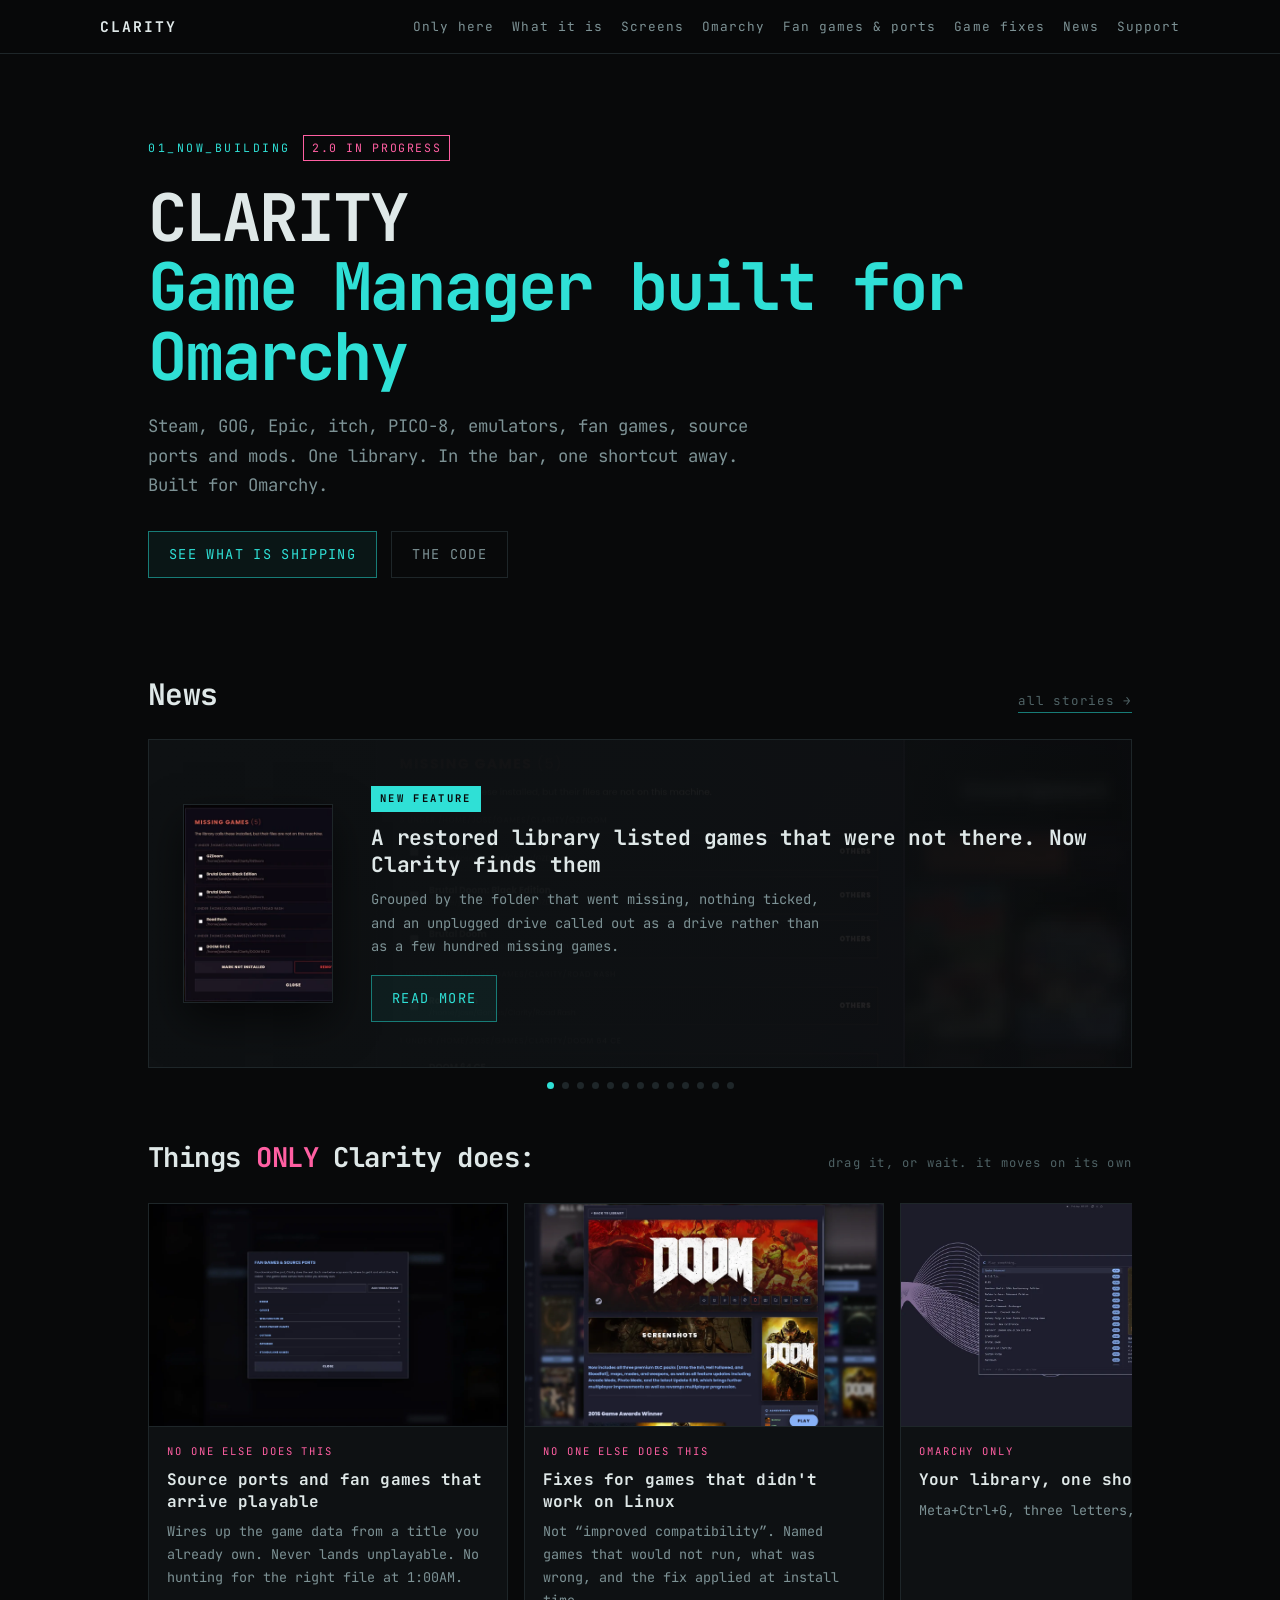
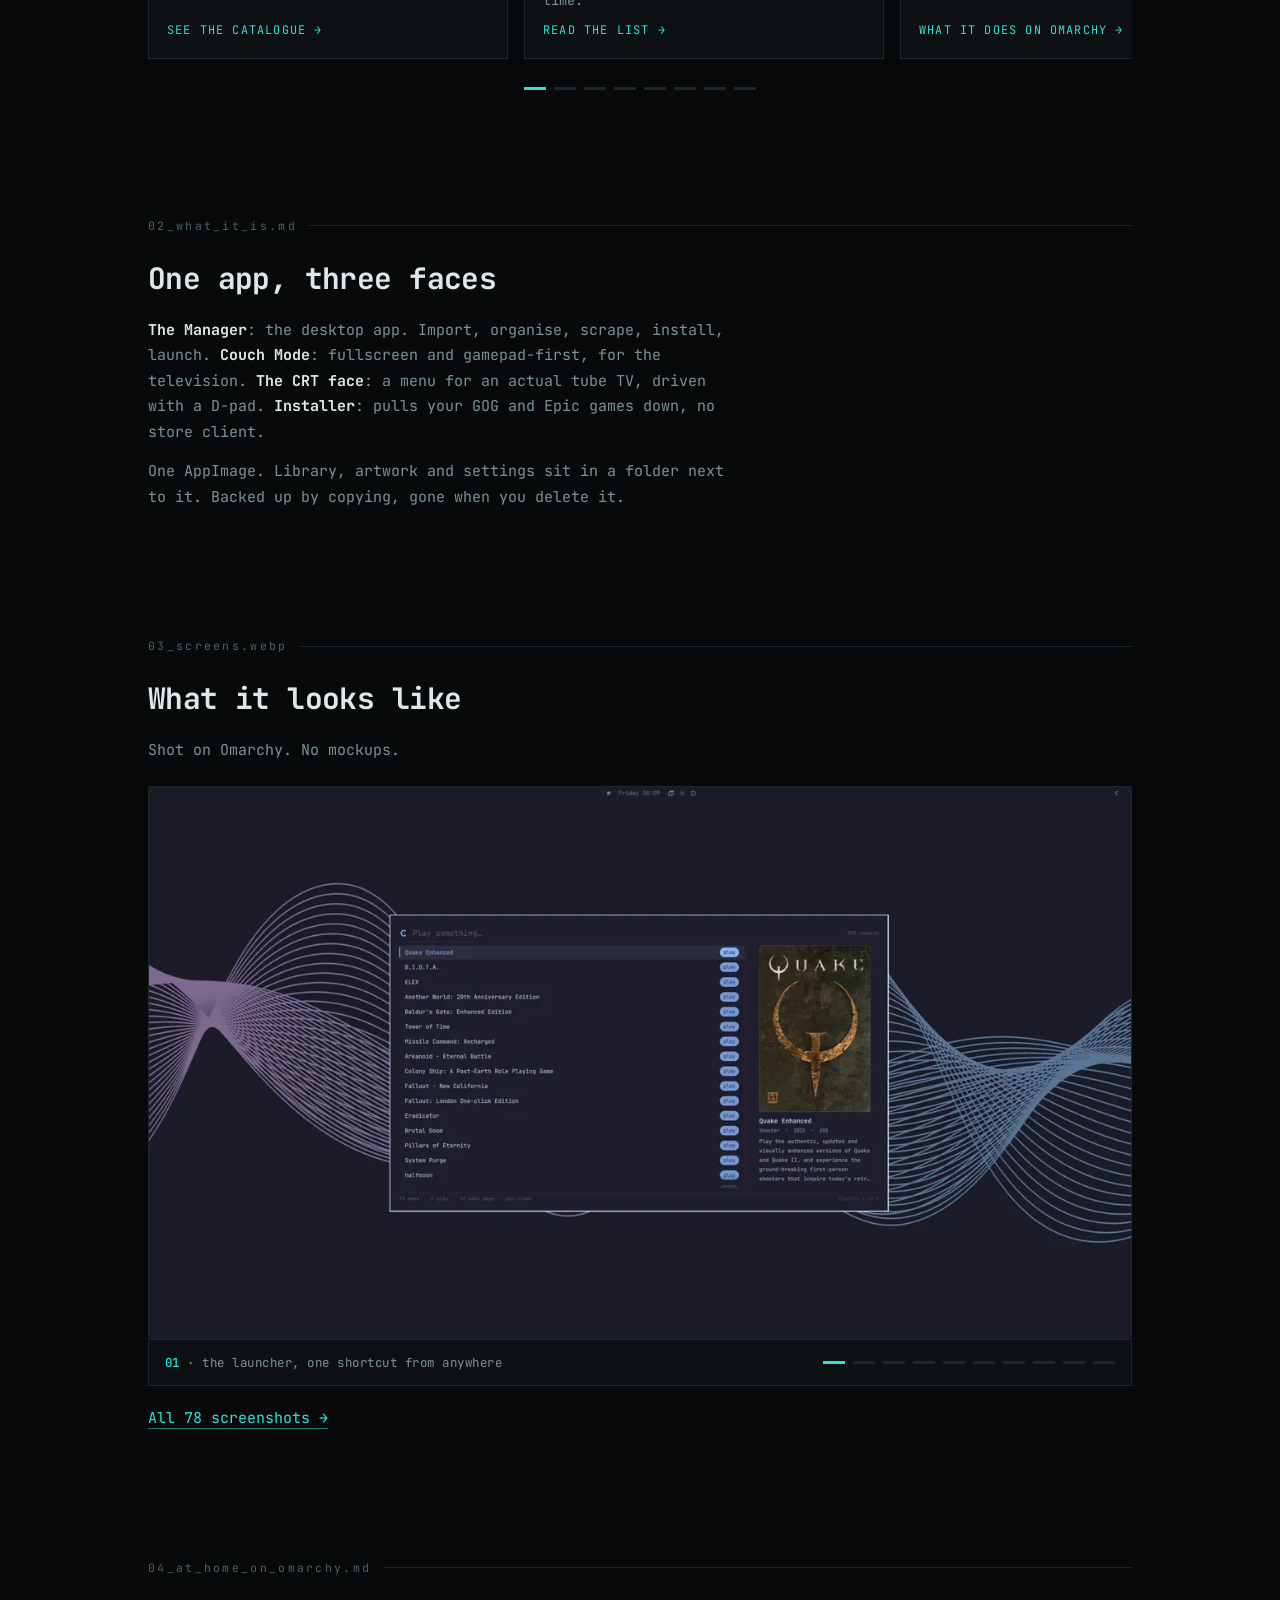
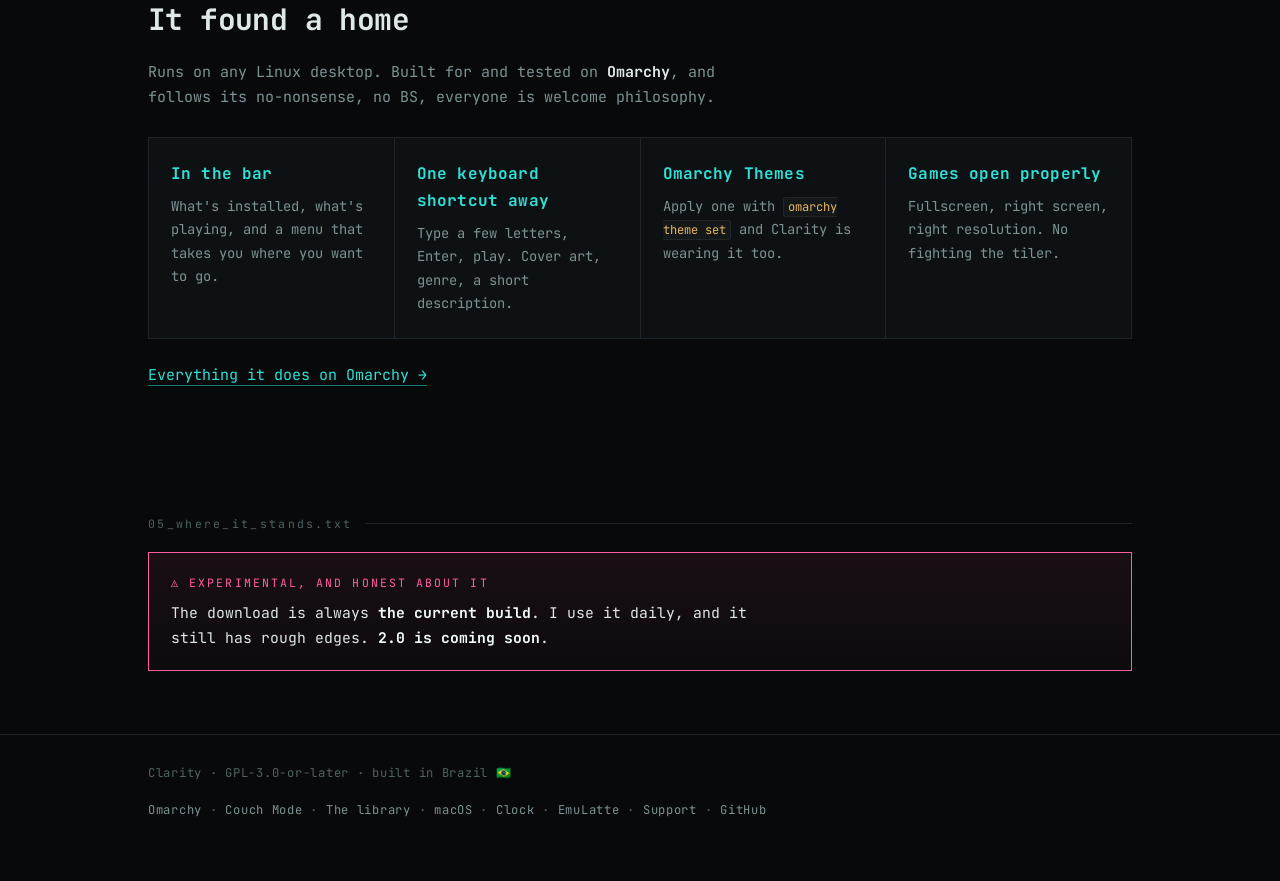
==== commit 5c0c21e7: "News for 1.23.0: finding games that are not on the machine One post and one rail slide for Missing G" ====
--- a/index.html
+++ b/index.html
@@ -130,6 +130,19 @@
       <div class="news-track">
 
         <article class="slide">
+          <img class="slide-shot" src="assets/news/missing-games-hero.webp" alt="" aria-hidden="true" loading="lazy" decoding="async">
+          <div class="slide-art">
+            <img src="assets/news/missing-games-cover.webp" alt="The Missing Games window" width="330" height="440" loading="lazy" decoding="async">
+          </div>
+          <div class="slide-body">
+            <div class="slide-tag">New feature</div>
+            <h3>A restored library listed games that were not there. Now Clarity finds them</h3>
+            <p>Grouped by the folder that went missing, nothing ticked, and an unplugged drive called out as a drive rather than as a few hundred missing games.</p>
+            <a class="btn" href="news.html#missing-games">Read more</a>
+          </div>
+        </article>
+
+        <article class="slide">
           <img class="slide-shot" src="assets/news/recipes-hero.webp" alt="" aria-hidden="true" loading="lazy" decoding="async">
           <div class="slide-art">
             <img src="assets/news/recipes-cover.webp" alt="The Recipes pane" width="330" height="440" loading="lazy" decoding="async">
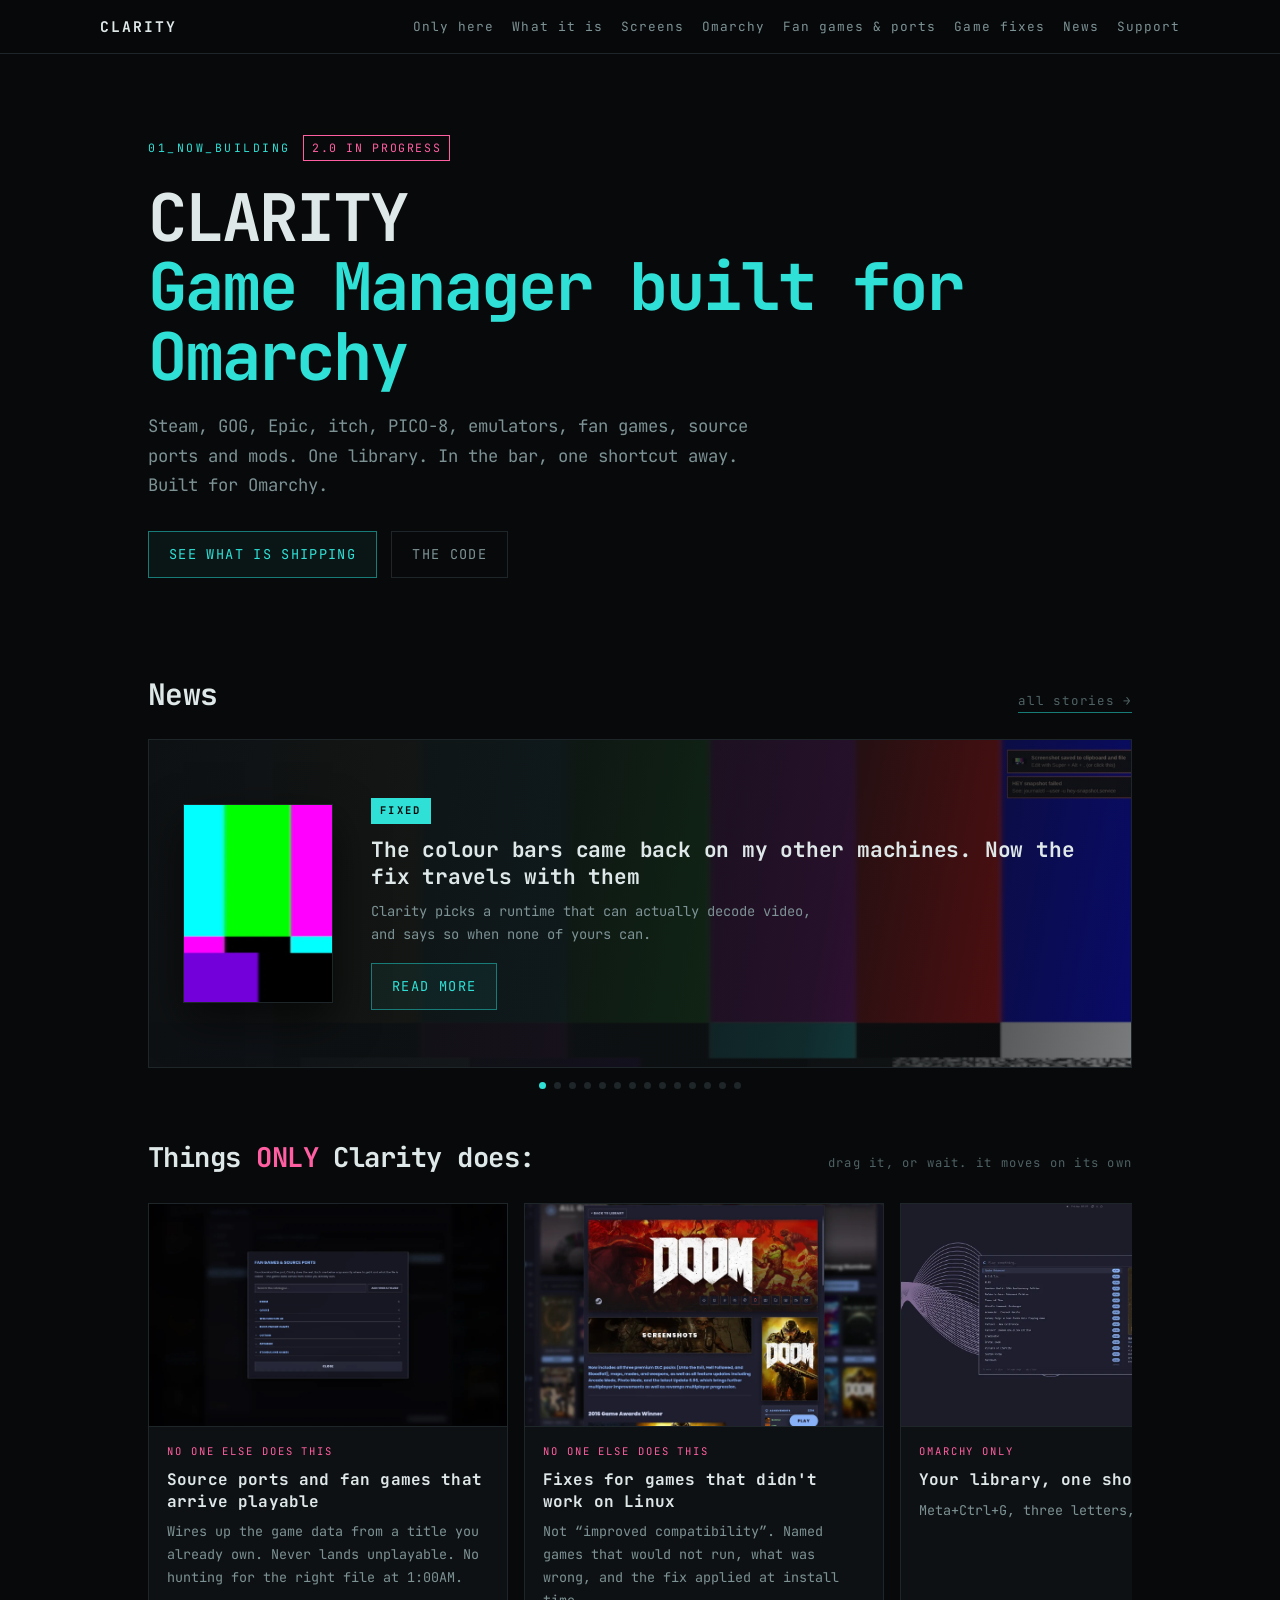
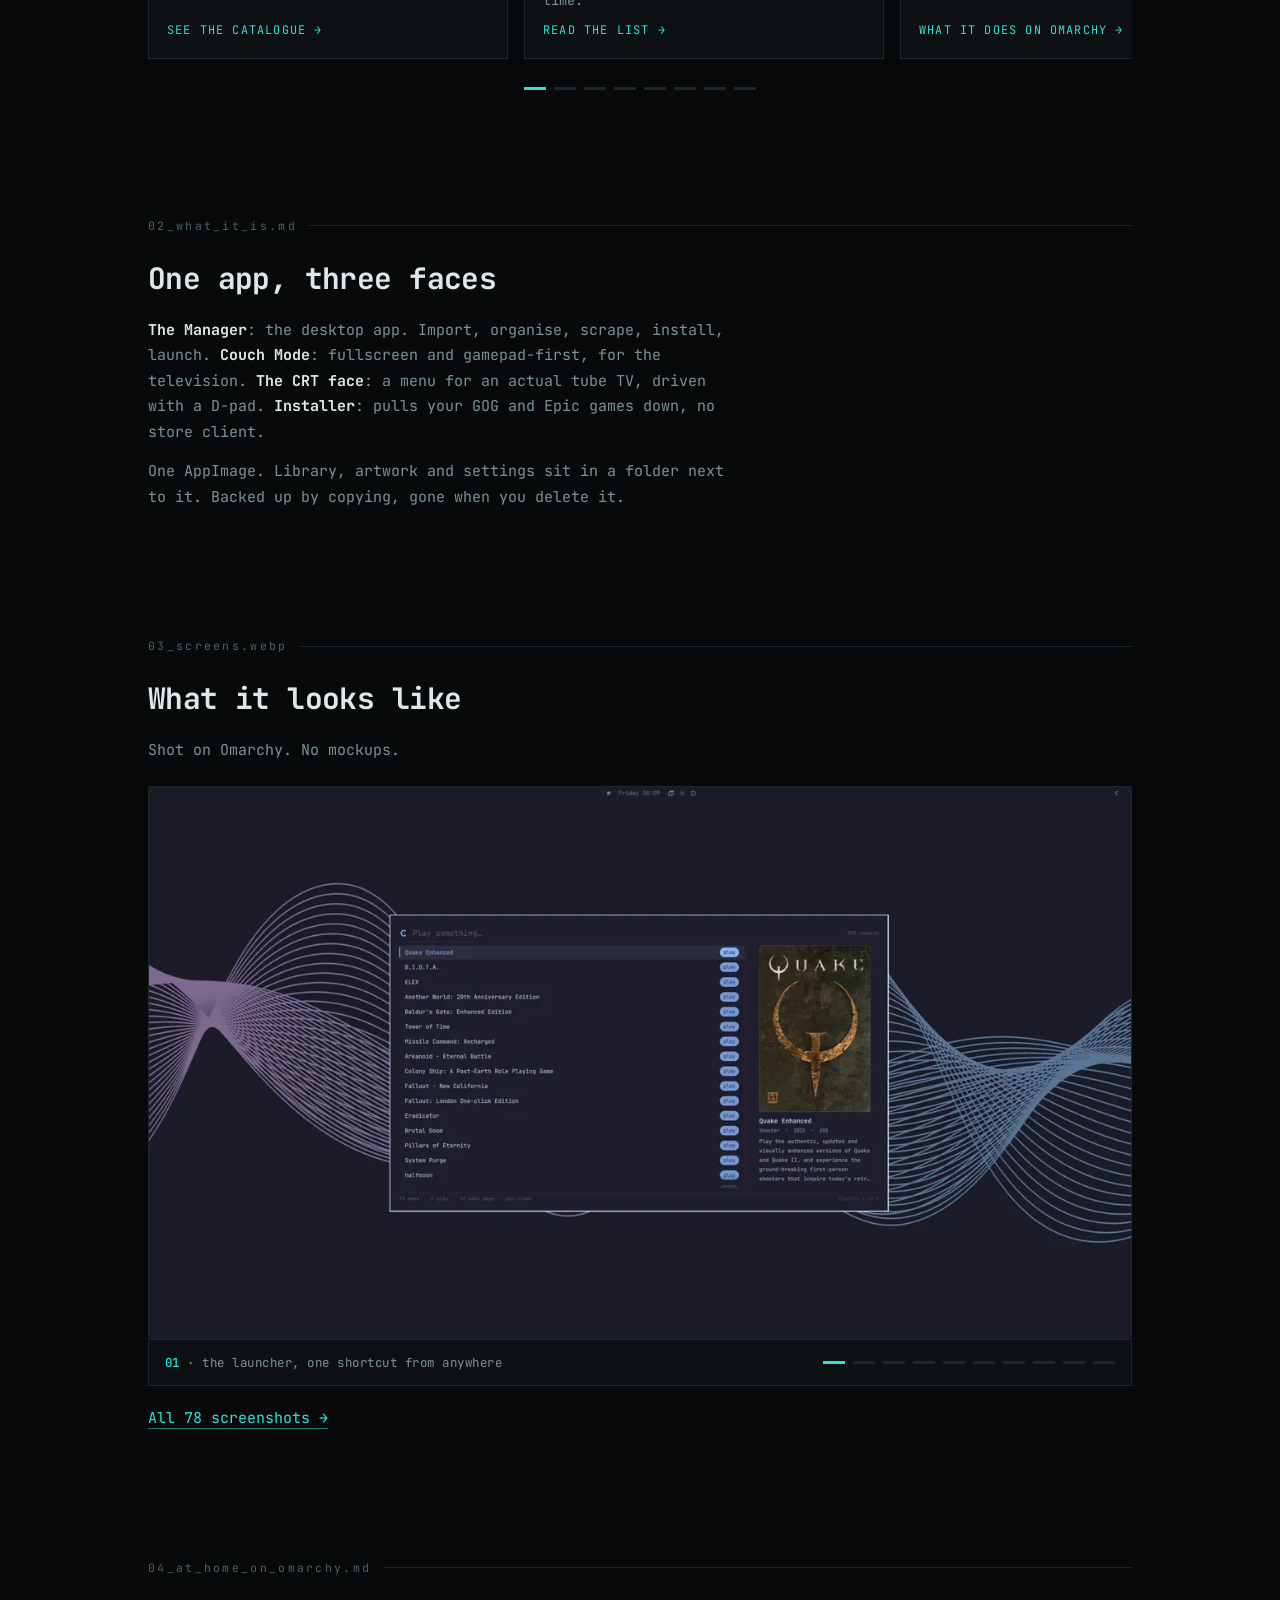
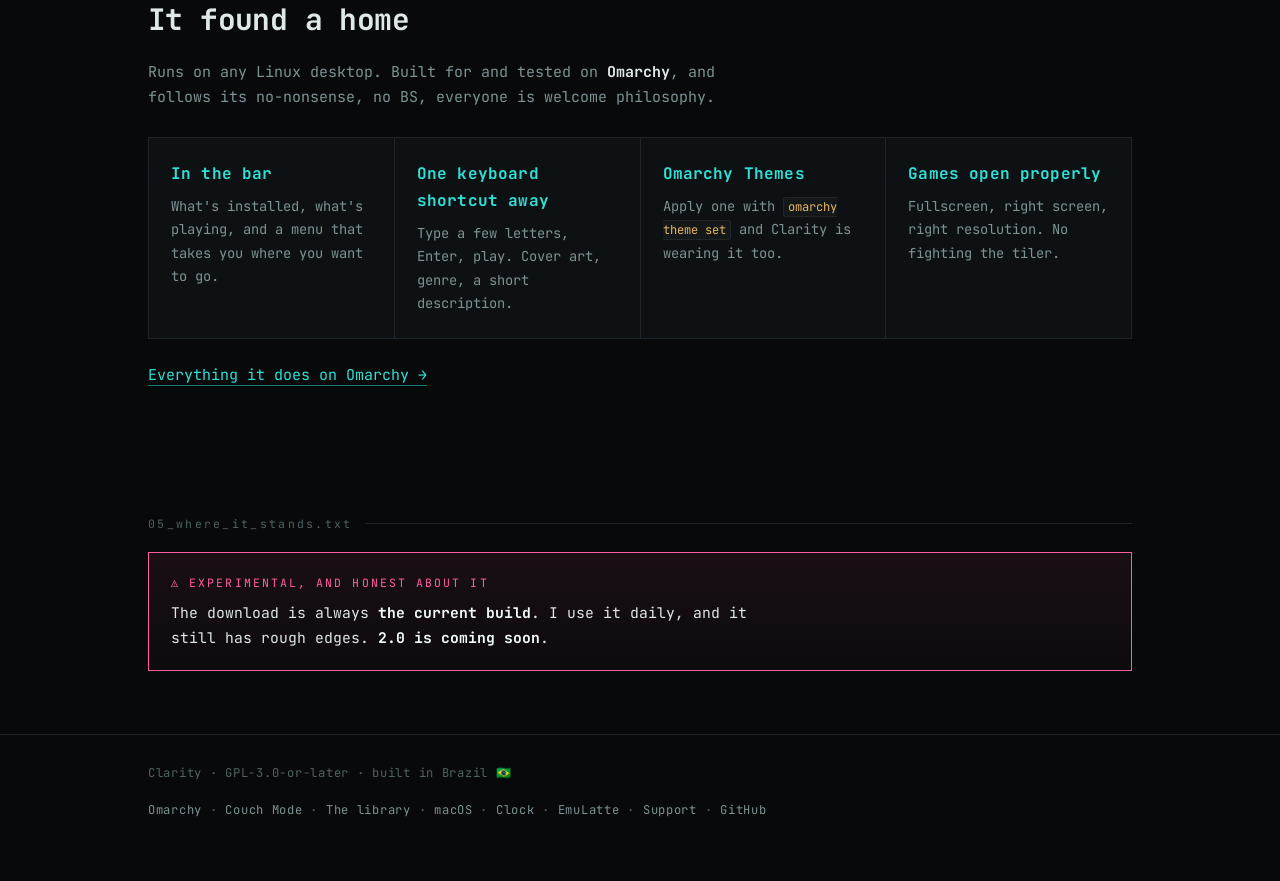
==== commit 67441cff: "News for 1.24.0, and a correction to the colour-bars post The 1.20.0 post explained the fault by the" ====
--- a/index.html
+++ b/index.html
@@ -130,6 +130,19 @@
       <div class="news-track">
 
         <article class="slide">
+          <img class="slide-shot" src="assets/news/colourbars-hero.webp" alt="" aria-hidden="true" loading="lazy" decoding="async">
+          <div class="slide-art">
+            <img src="assets/news/colourbars-cover.webp" alt="A television test card where a game intro should be" width="330" height="440" loading="lazy" decoding="async">
+          </div>
+          <div class="slide-body">
+            <div class="slide-tag">Fixed</div>
+            <h3>The colour bars came back on my other machines. Now the fix travels with them</h3>
+            <p>Clarity picks a runtime that can actually decode video, and says so when none of yours can.</p>
+            <a class="btn" href="news.html#video-capable-proton">Read more</a>
+          </div>
+        </article>
+
+        <article class="slide">
           <img class="slide-shot" src="assets/news/missing-games-hero.webp" alt="" aria-hidden="true" loading="lazy" decoding="async">
           <div class="slide-art">
             <img src="assets/news/missing-games-cover.webp" alt="The Missing Games window" width="330" height="440" loading="lazy" decoding="async">
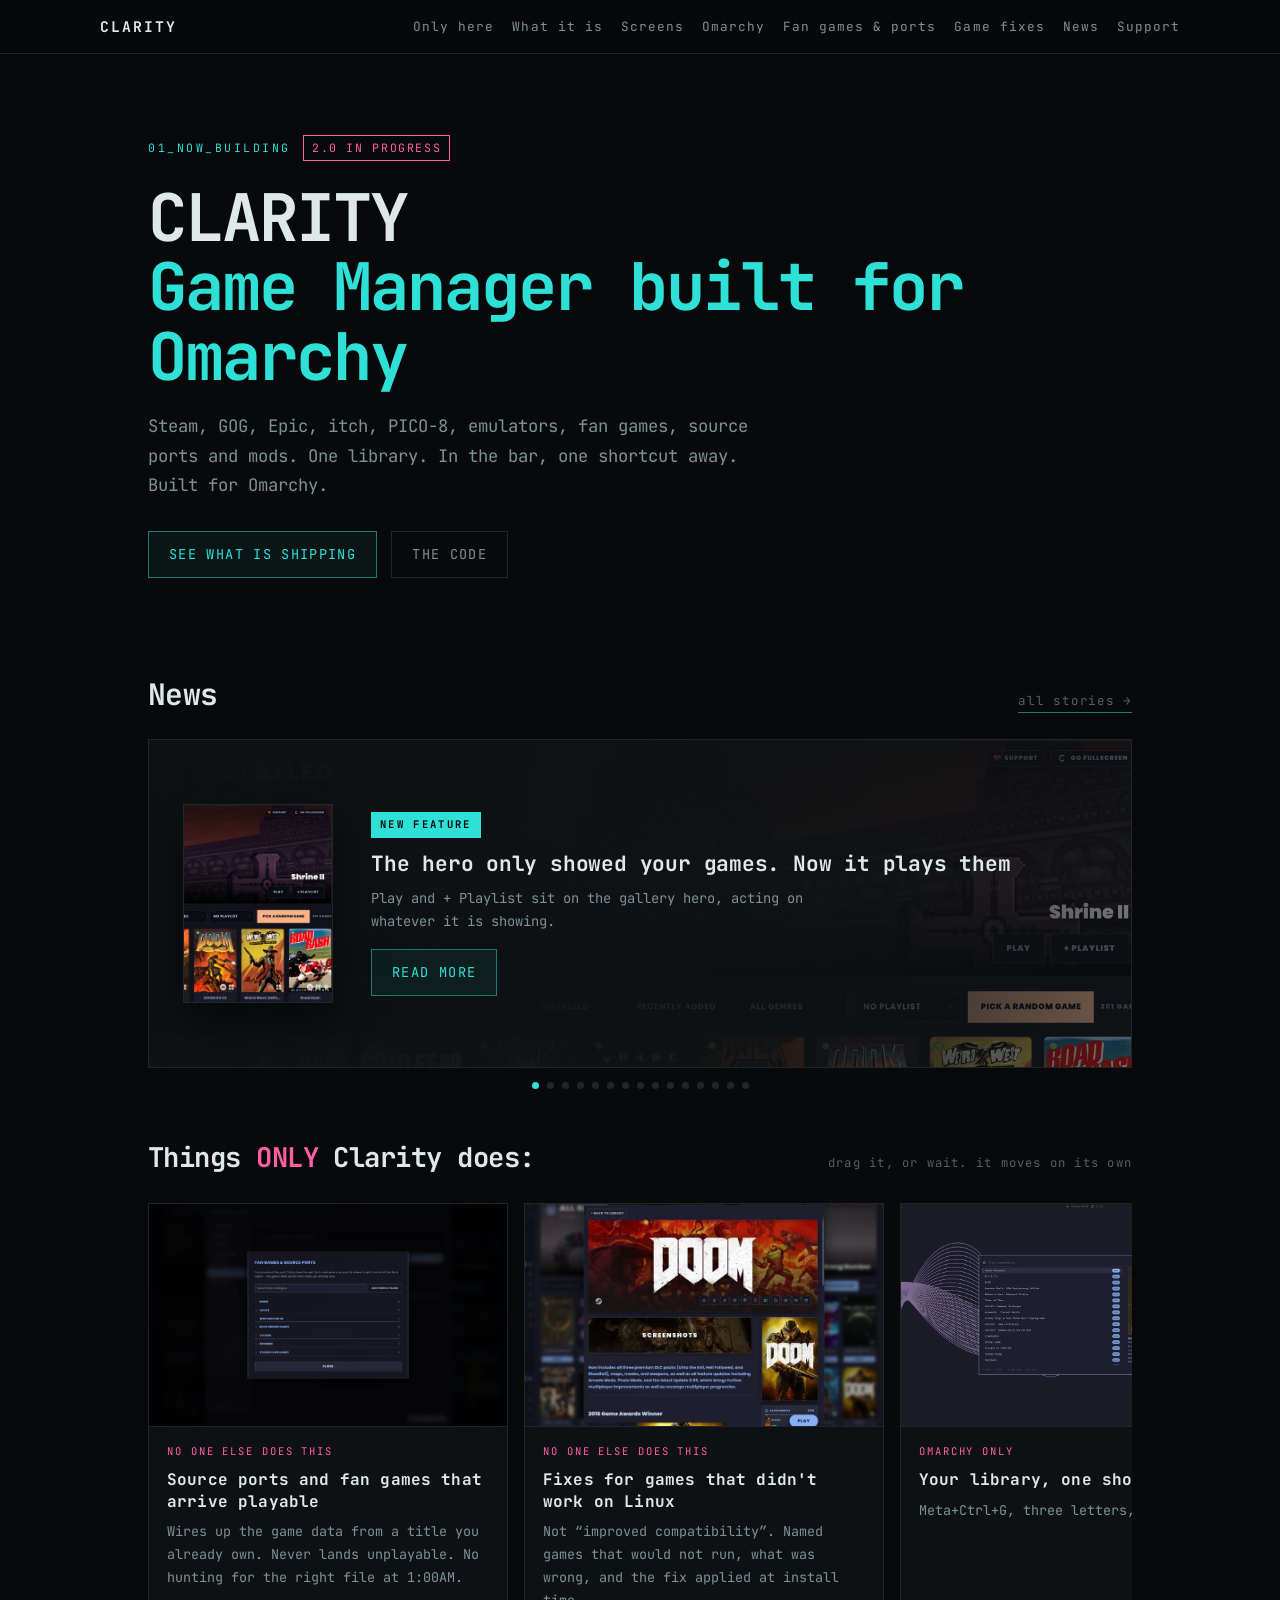
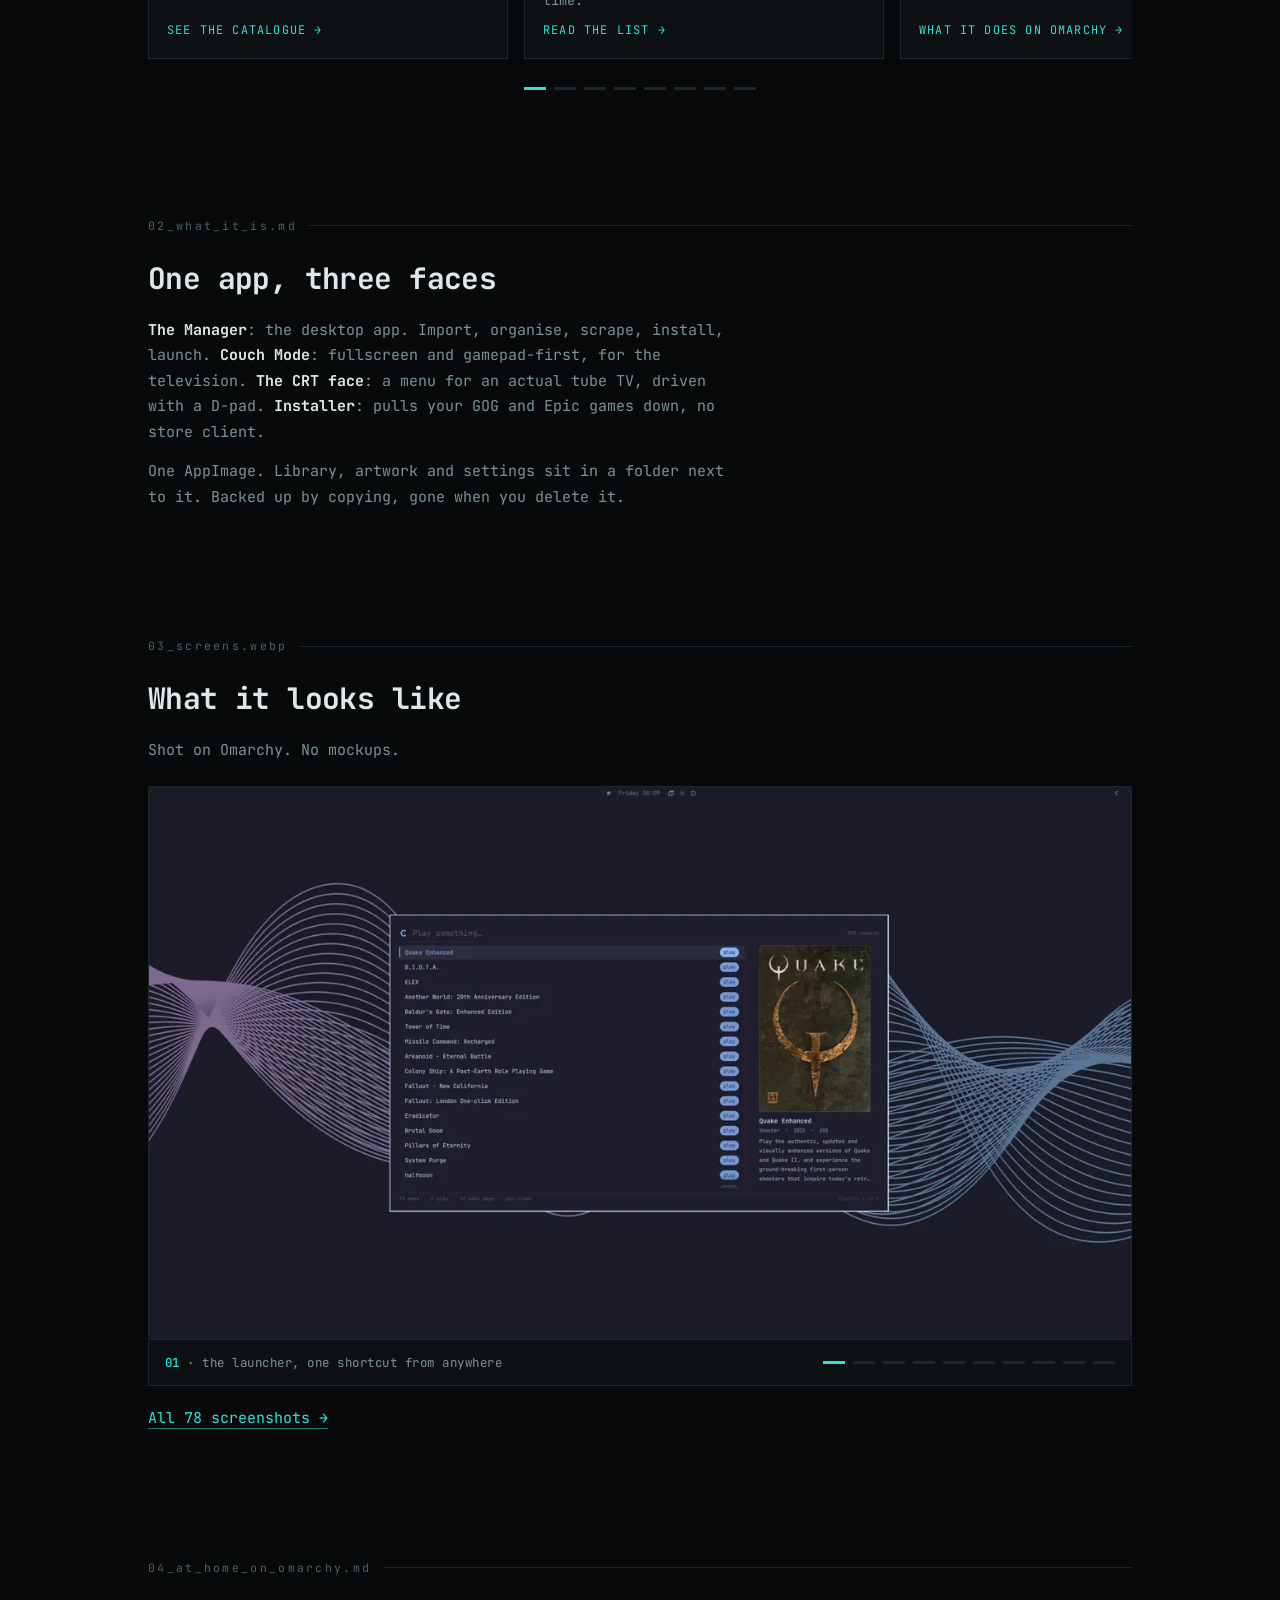
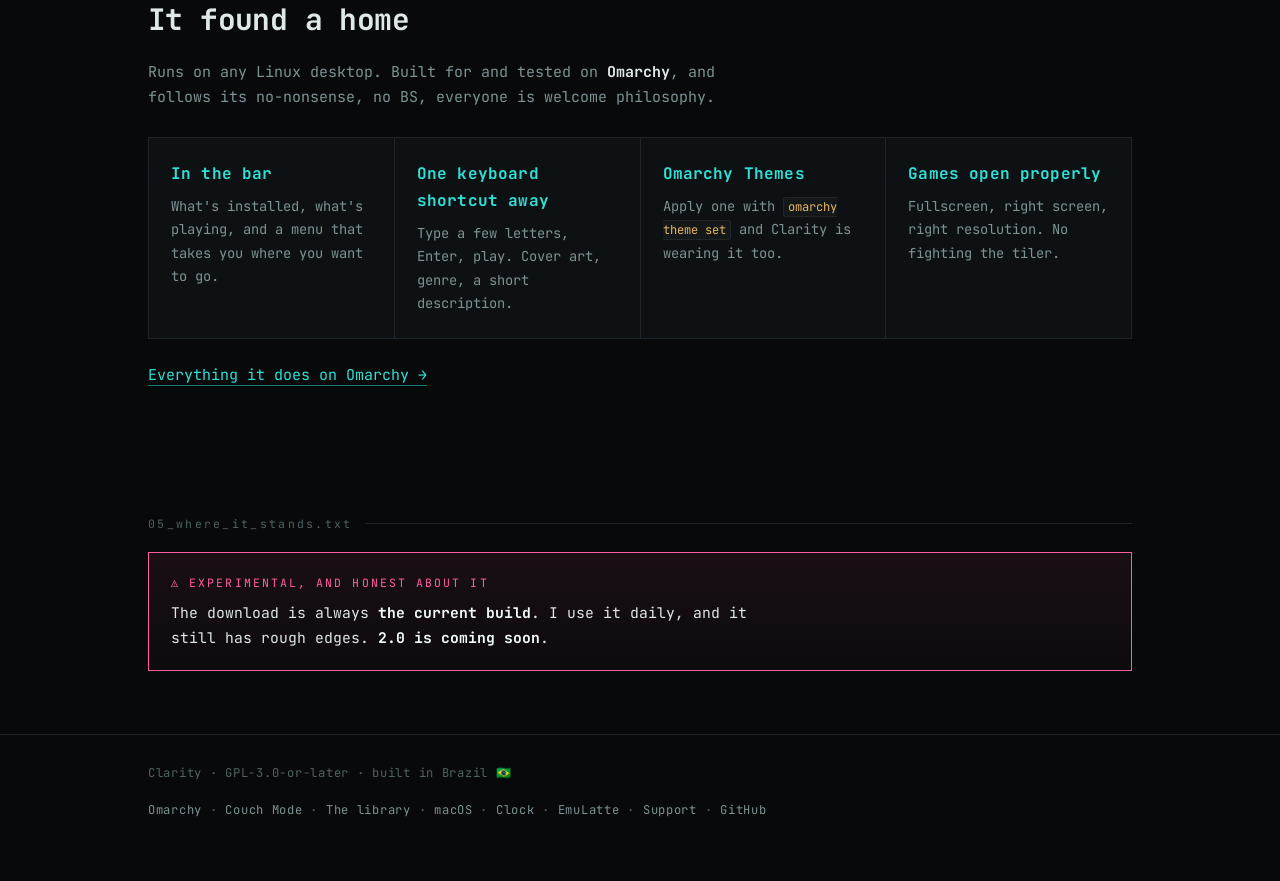
==== commit 58450175: "News for 1.27.0: Play and a playlist button on the gallery hero The hero panel cycled artwork and na" ====
--- a/index.html
+++ b/index.html
@@ -130,6 +130,19 @@
       <div class="news-track">
 
         <article class="slide">
+          <img class="slide-shot" src="assets/news/hero-buttons-hero.webp" alt="" aria-hidden="true" loading="lazy" decoding="async">
+          <div class="slide-art">
+            <img src="assets/news/hero-buttons-cover.webp" alt="The gallery hero with Play and + Playlist buttons" width="330" height="440" loading="lazy" decoding="async">
+          </div>
+          <div class="slide-body">
+            <div class="slide-tag">New feature</div>
+            <h3>The hero only showed your games. Now it plays them</h3>
+            <p>Play and + Playlist sit on the gallery hero, acting on whatever it is showing.</p>
+            <a class="btn" href="news.html#hero-buttons">Read more</a>
+          </div>
+        </article>
+
+        <article class="slide">
           <img class="slide-shot" src="assets/news/colourbars-hero.webp" alt="" aria-hidden="true" loading="lazy" decoding="async">
           <div class="slide-art">
             <img src="assets/news/colourbars-cover.webp" alt="A television test card where a game intro should be" width="330" height="440" loading="lazy" decoding="async">
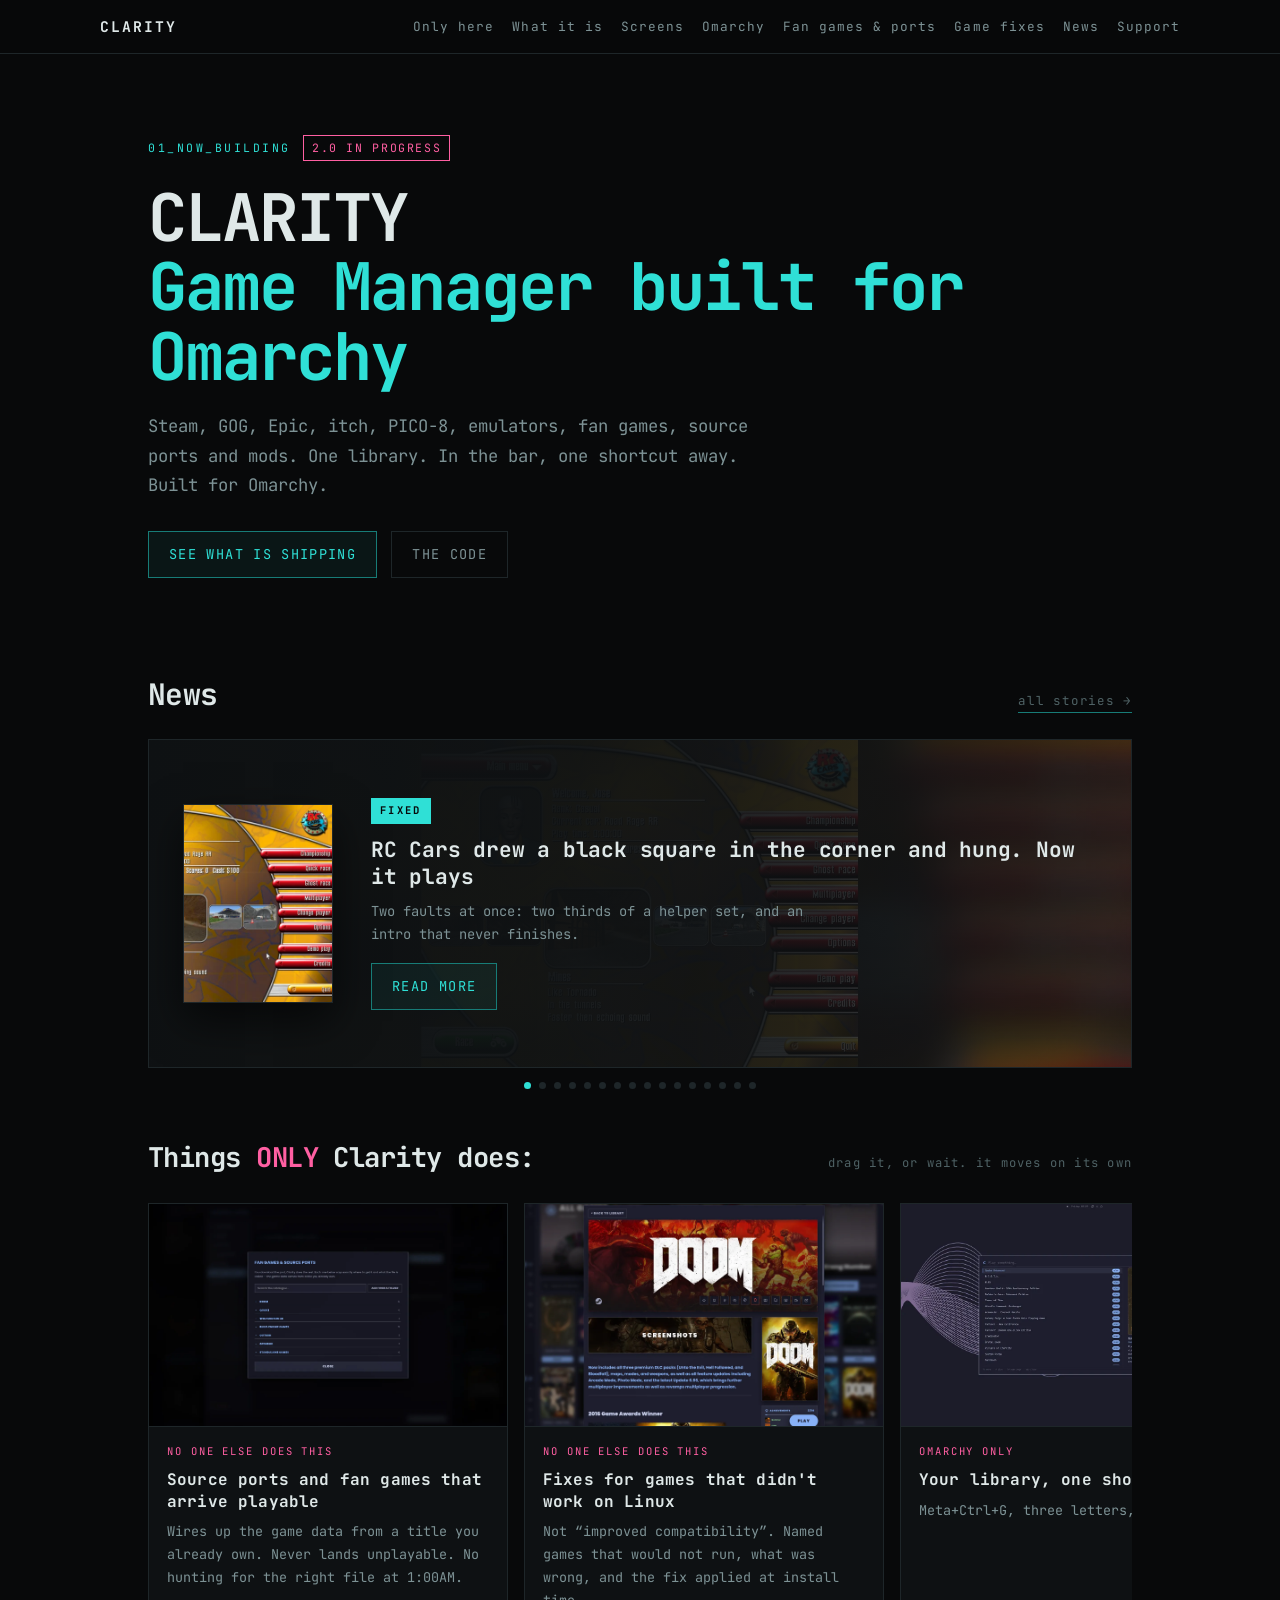
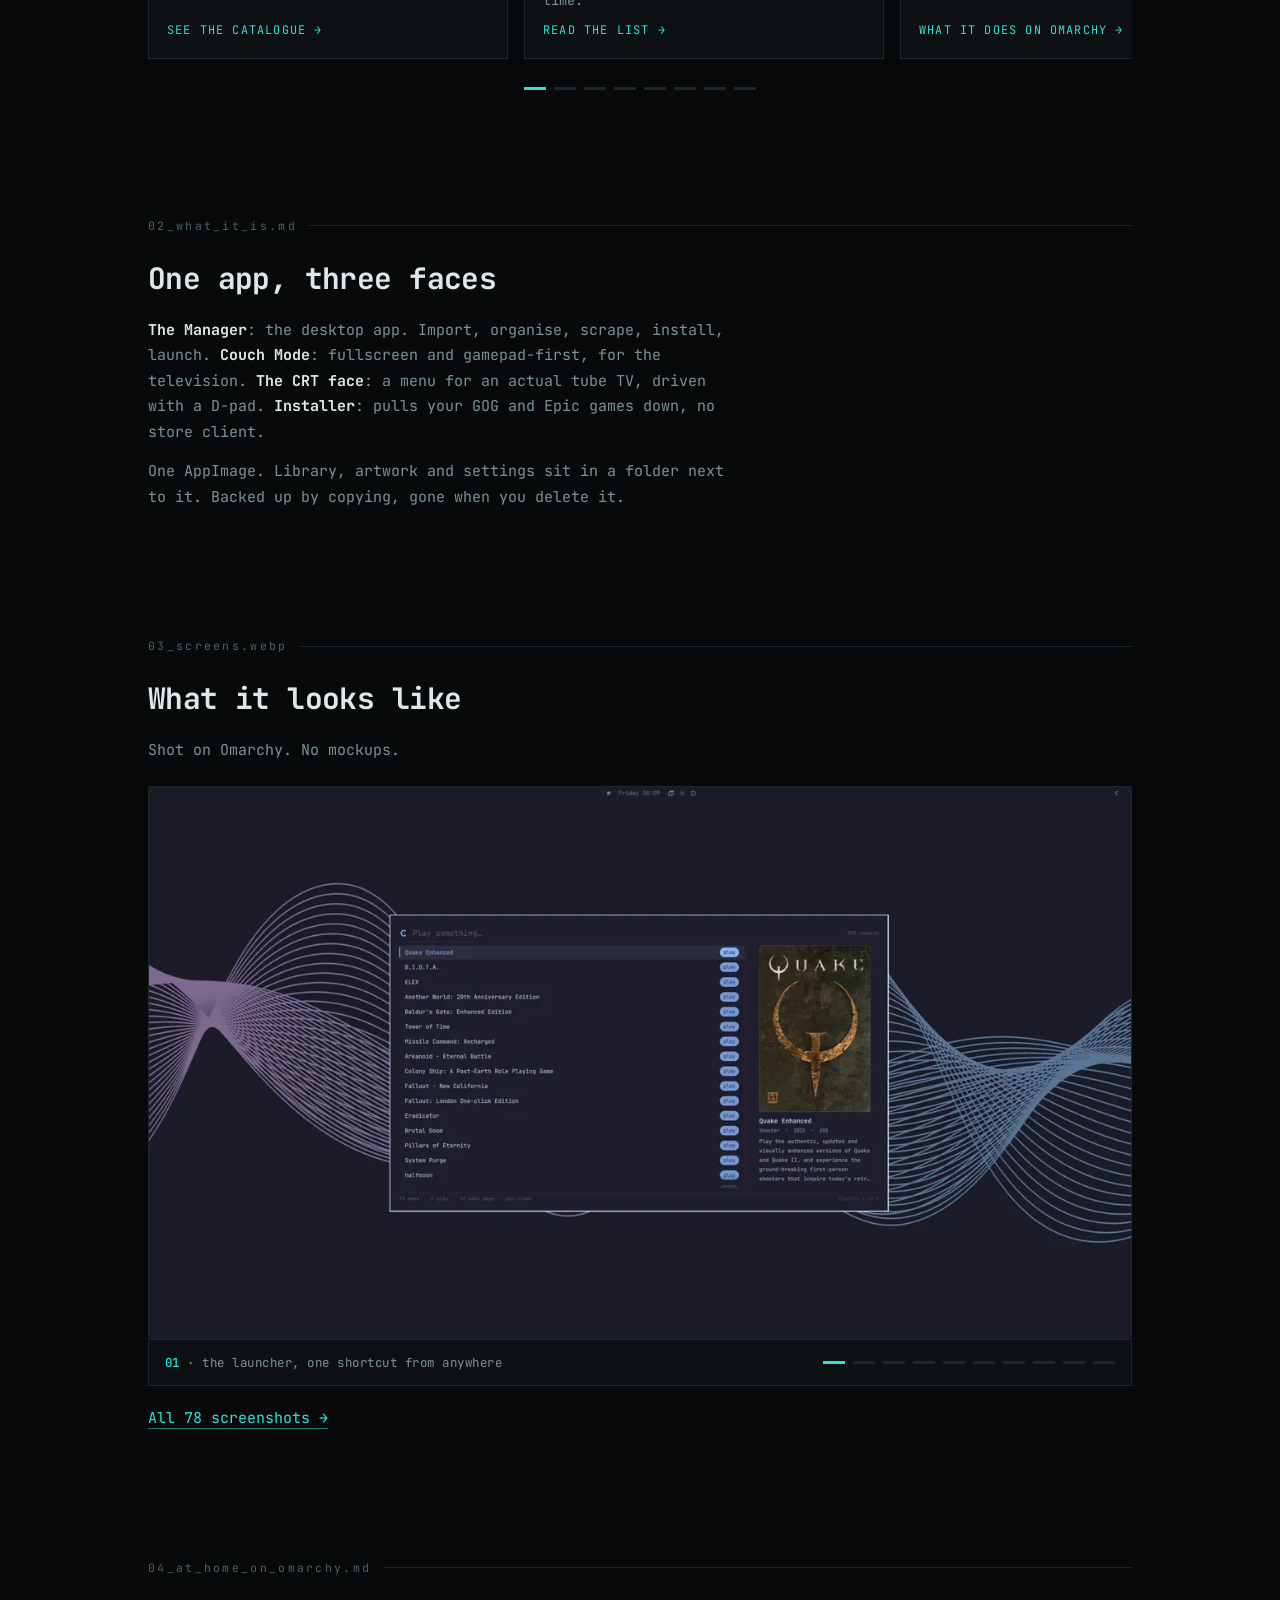
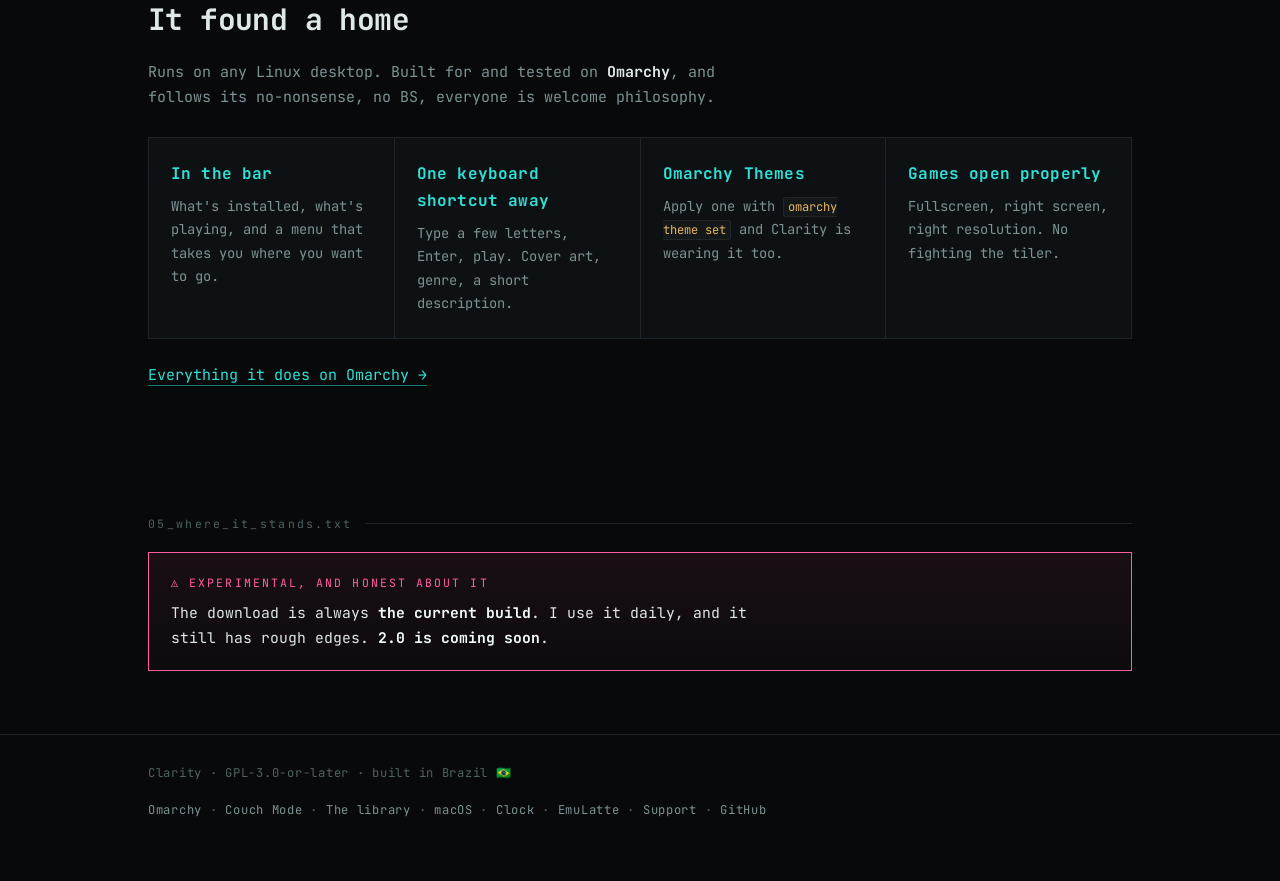
==== commit c331d793: "News and a fixes entry for RC Cars Two faults in one report, so the post separates them: Clarity was" ====
--- a/index.html
+++ b/index.html
@@ -130,6 +130,19 @@
       <div class="news-track">
 
         <article class="slide">
+          <img class="slide-shot" src="assets/news/rccars-hero.webp" alt="" aria-hidden="true" loading="lazy" decoding="async">
+          <div class="slide-art">
+            <img src="assets/news/rccars-cover.webp" alt="The RC Cars main menu" width="330" height="440" loading="lazy" decoding="async">
+          </div>
+          <div class="slide-body">
+            <div class="slide-tag">Fixed</div>
+            <h3>RC Cars drew a black square in the corner and hung. Now it plays</h3>
+            <p>Two faults at once: two thirds of a helper set, and an intro that never finishes.</p>
+            <a class="btn" href="news.html#rc-cars">Read more</a>
+          </div>
+        </article>
+
+        <article class="slide">
           <img class="slide-shot" src="assets/news/hero-buttons-hero.webp" alt="" aria-hidden="true" loading="lazy" decoding="async">
           <div class="slide-art">
             <img src="assets/news/hero-buttons-cover.webp" alt="The gallery hero with Play and + Playlist buttons" width="330" height="440" loading="lazy" decoding="async">
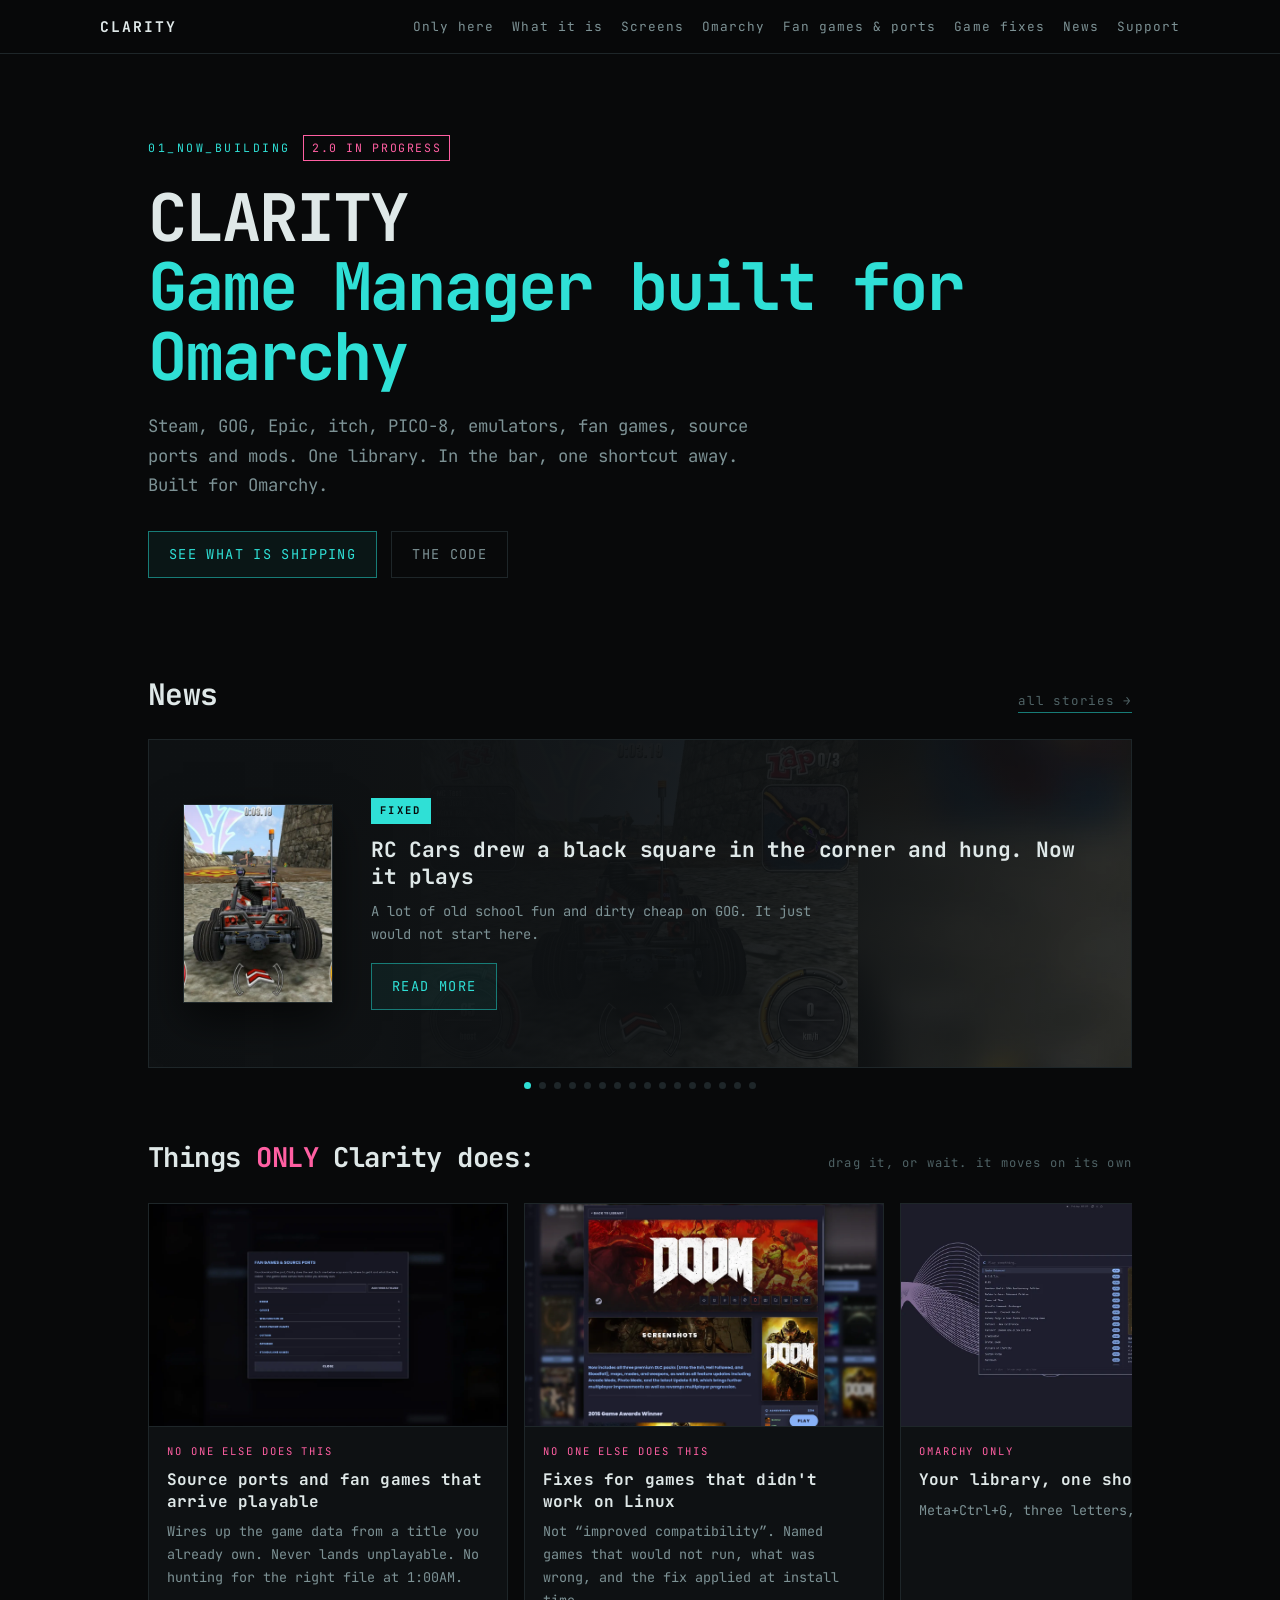
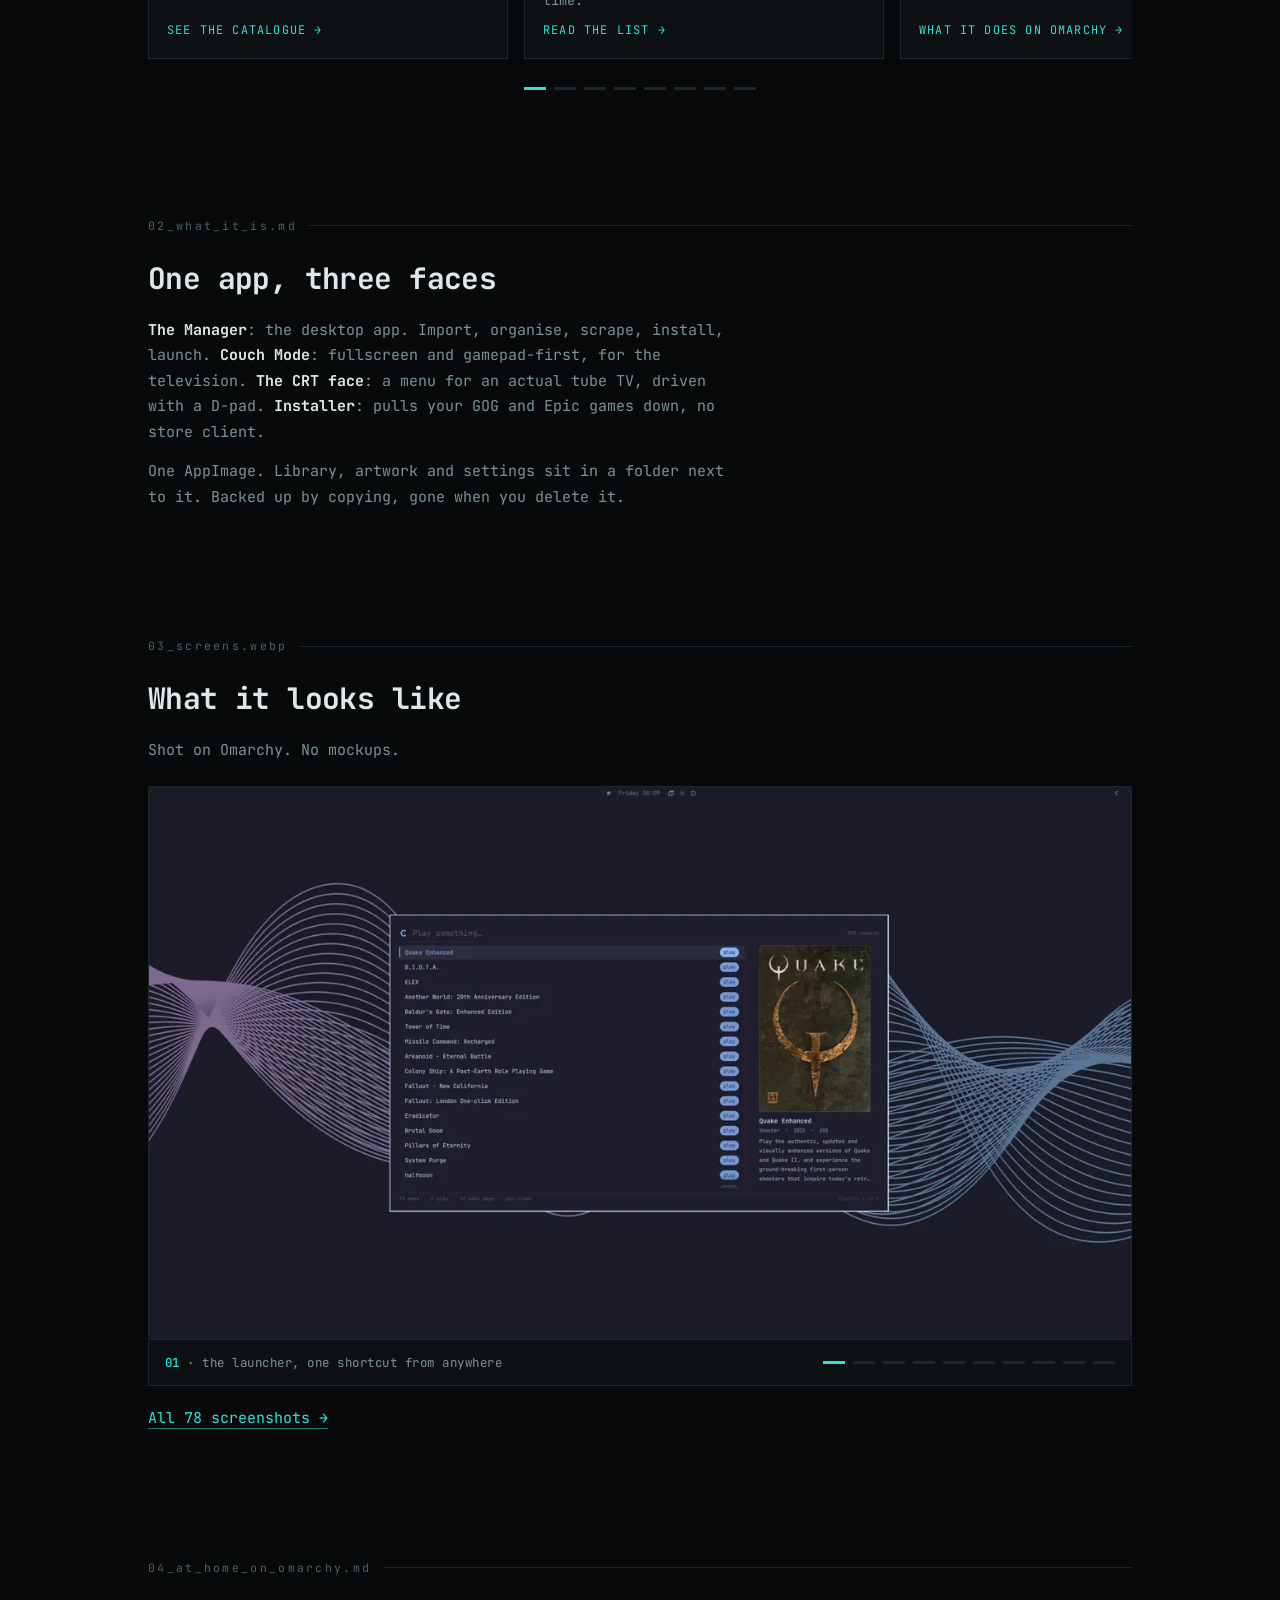
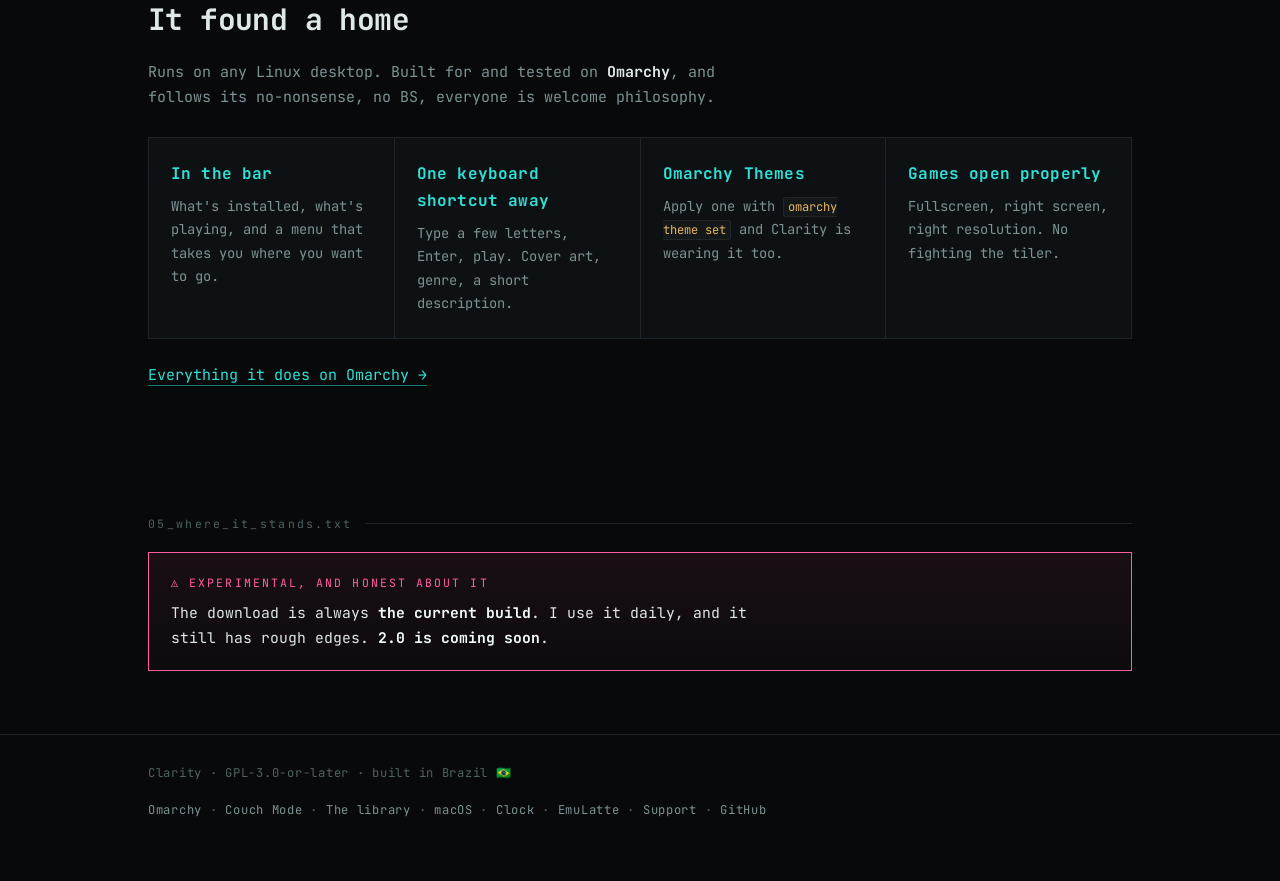
==== commit ea29f009: "Cut the RC Cars post down and lead with the game It opened on the bug report and buried the reason a" ====
--- a/index.html
+++ b/index.html
@@ -132,12 +132,12 @@
         <article class="slide">
           <img class="slide-shot" src="assets/news/rccars-hero.webp" alt="" aria-hidden="true" loading="lazy" decoding="async">
           <div class="slide-art">
-            <img src="assets/news/rccars-cover.webp" alt="The RC Cars main menu" width="330" height="440" loading="lazy" decoding="async">
+            <img src="assets/news/rccars-cover.webp" alt="An RC Cars buggy mid-race" width="330" height="440" loading="lazy" decoding="async">
           </div>
           <div class="slide-body">
             <div class="slide-tag">Fixed</div>
             <h3>RC Cars drew a black square in the corner and hung. Now it plays</h3>
-            <p>Two faults at once: two thirds of a helper set, and an intro that never finishes.</p>
+            <p>A lot of old school fun and dirty cheap on GOG. It just would not start here.</p>
             <a class="btn" href="news.html#rc-cars">Read more</a>
           </div>
         </article>
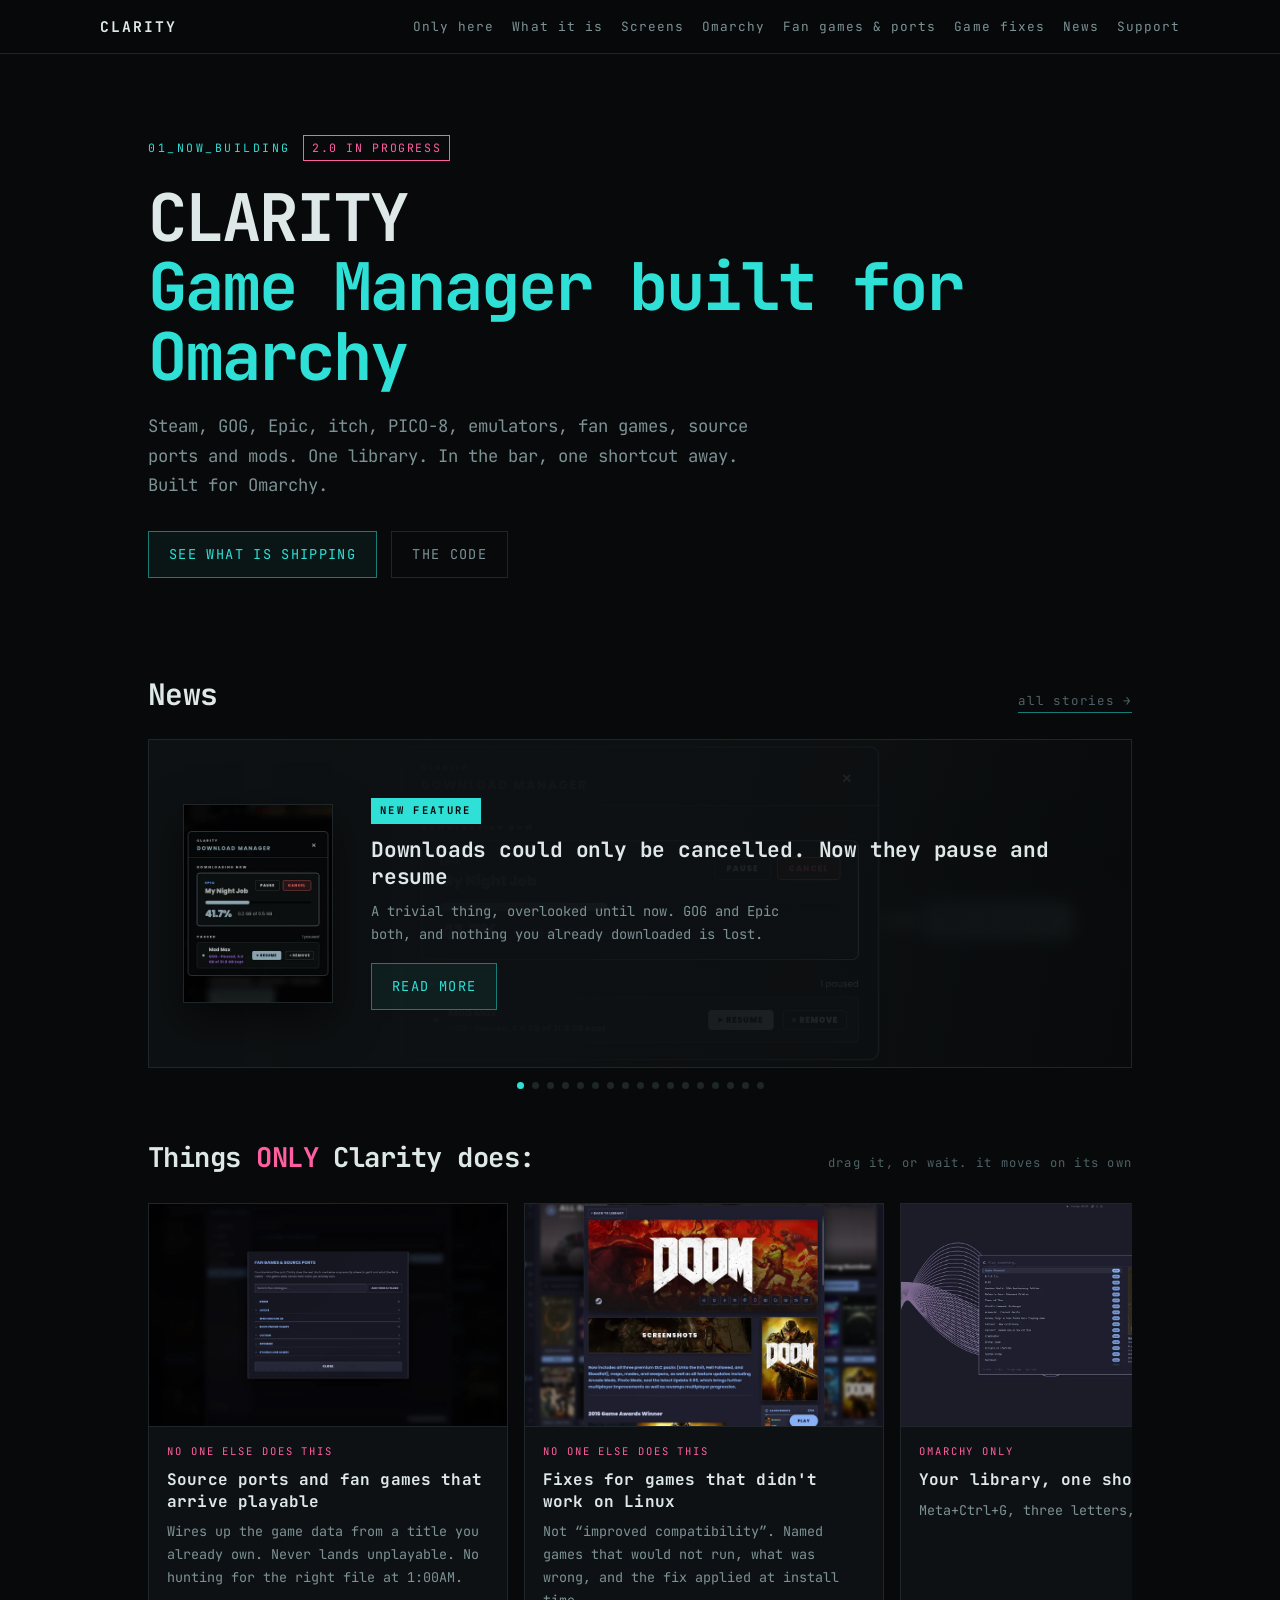
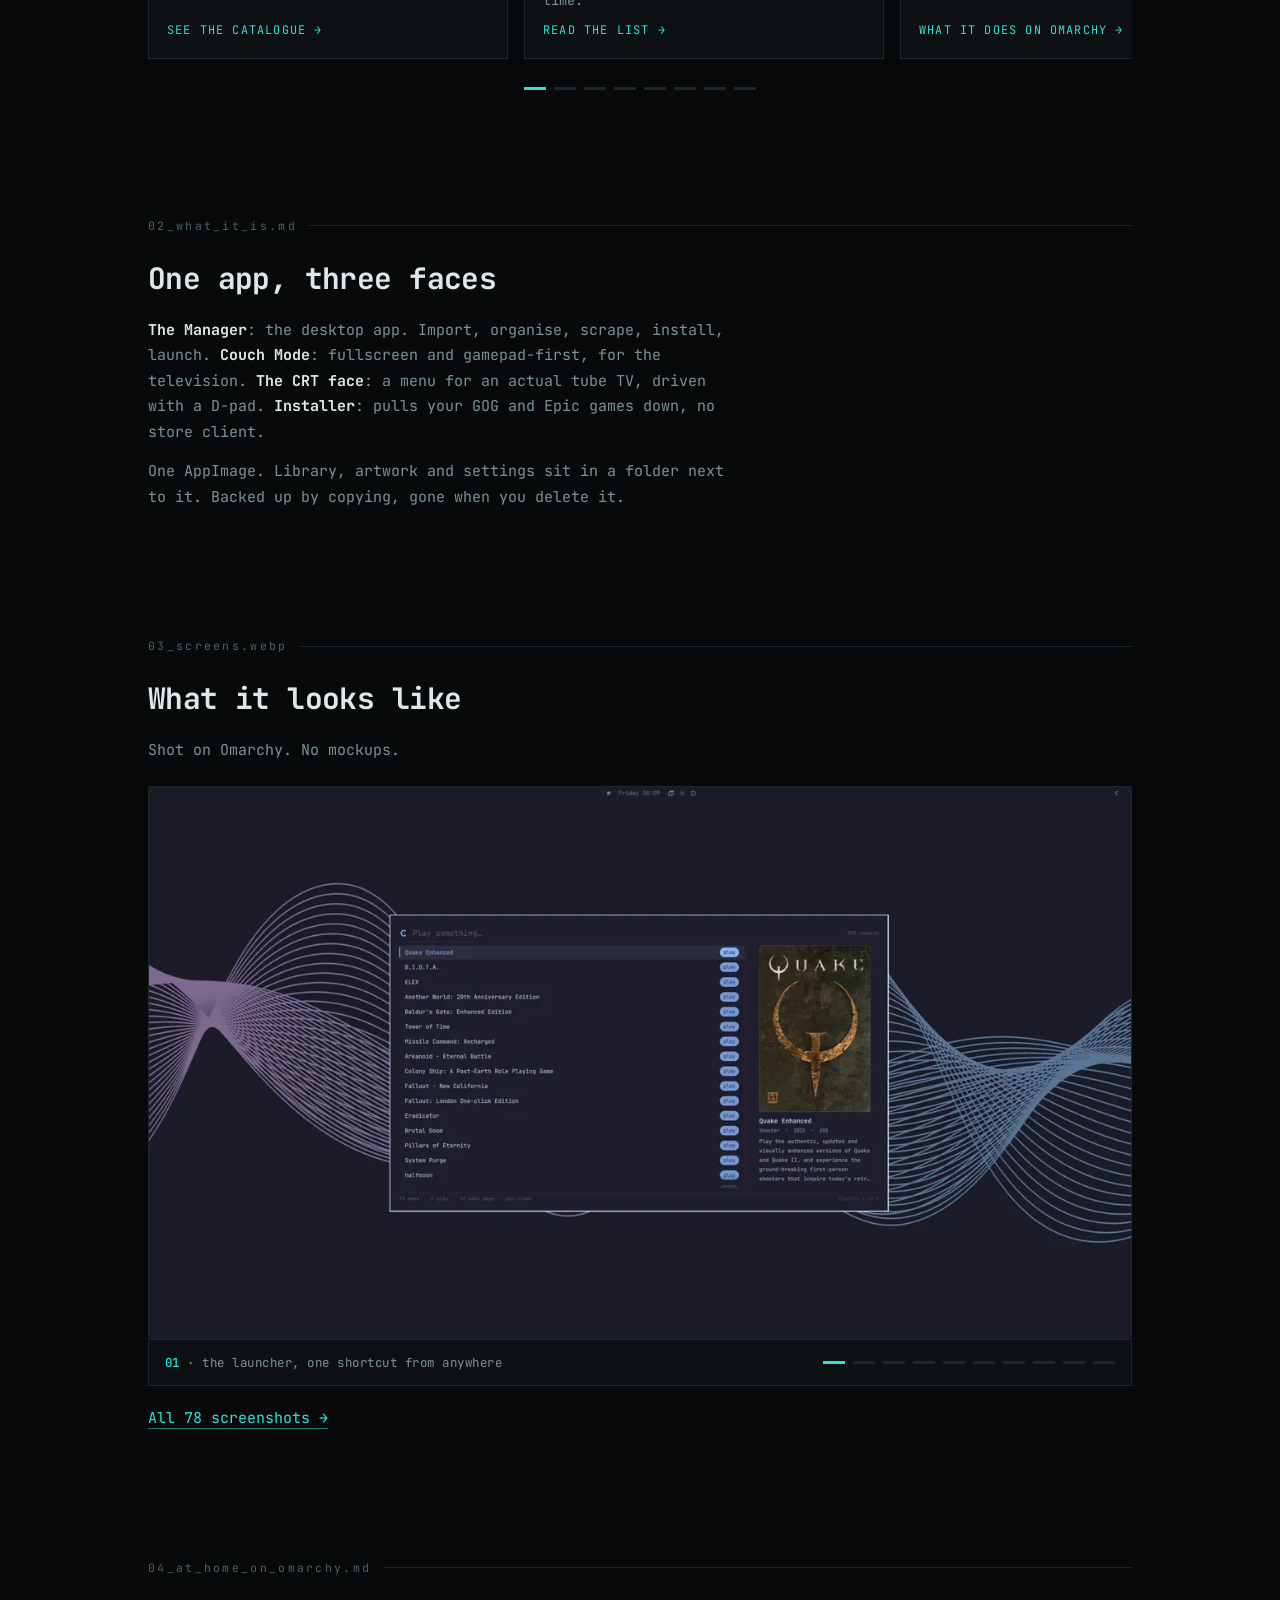
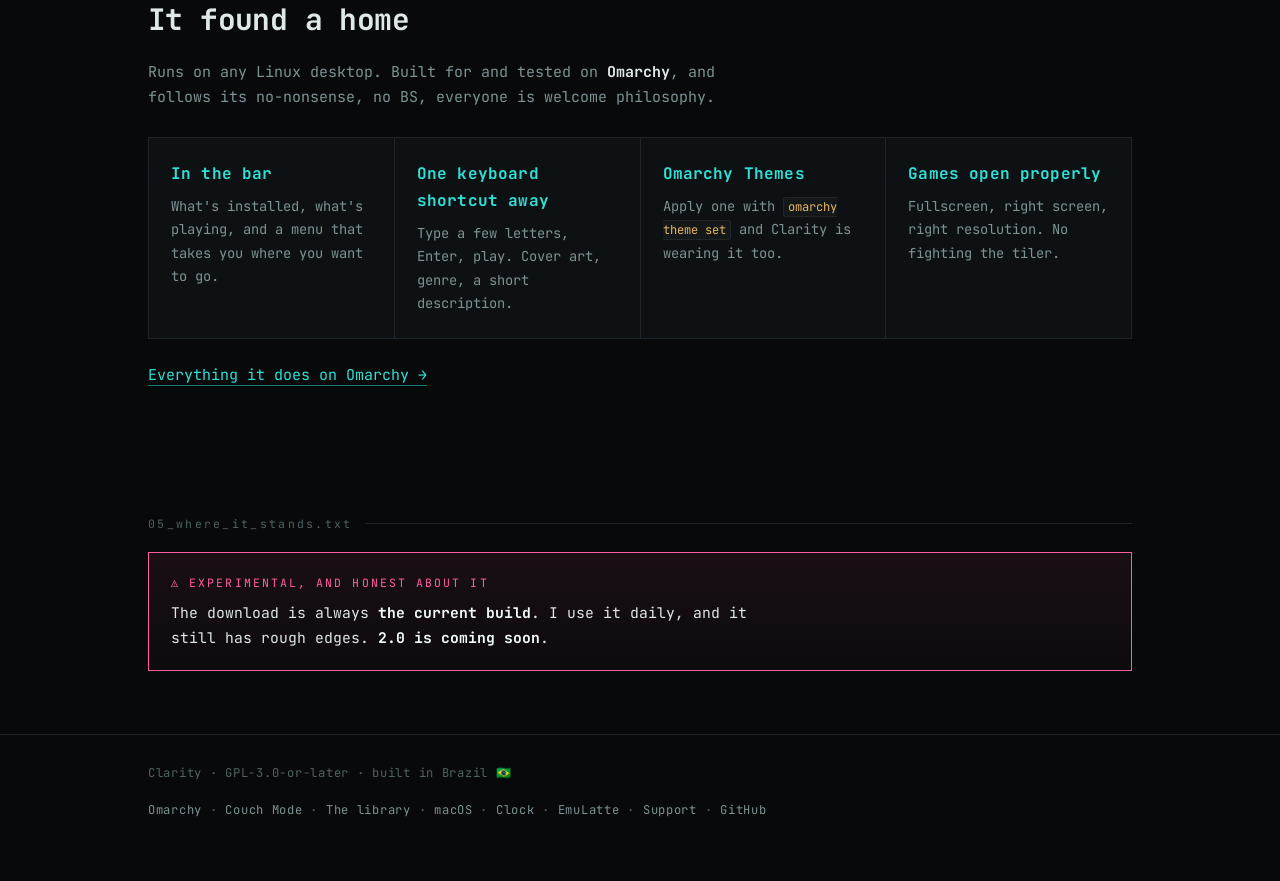
==== commit 57de1b90: "News for 1.29.0: downloads pause and resume Leads on how trivial the missing thing was, a download m" ====
--- a/index.html
+++ b/index.html
@@ -130,6 +130,19 @@
       <div class="news-track">
 
         <article class="slide">
+          <img class="slide-shot" src="assets/news/pause-hero.webp" alt="" aria-hidden="true" loading="lazy" decoding="async">
+          <div class="slide-art">
+            <img src="assets/news/pause-cover.webp" alt="The Download Manager with Pause and a paused game" width="330" height="440" loading="lazy" decoding="async">
+          </div>
+          <div class="slide-body">
+            <div class="slide-tag">New feature</div>
+            <h3>Downloads could only be cancelled. Now they pause and resume</h3>
+            <p>A trivial thing, overlooked until now. GOG and Epic both, and nothing you already downloaded is lost.</p>
+            <a class="btn" href="news.html#pause-downloads">Read more</a>
+          </div>
+        </article>
+
+        <article class="slide">
           <img class="slide-shot" src="assets/news/rccars-hero.webp" alt="" aria-hidden="true" loading="lazy" decoding="async">
           <div class="slide-art">
             <img src="assets/news/rccars-cover.webp" alt="An RC Cars buggy mid-race" width="330" height="440" loading="lazy" decoding="async">
